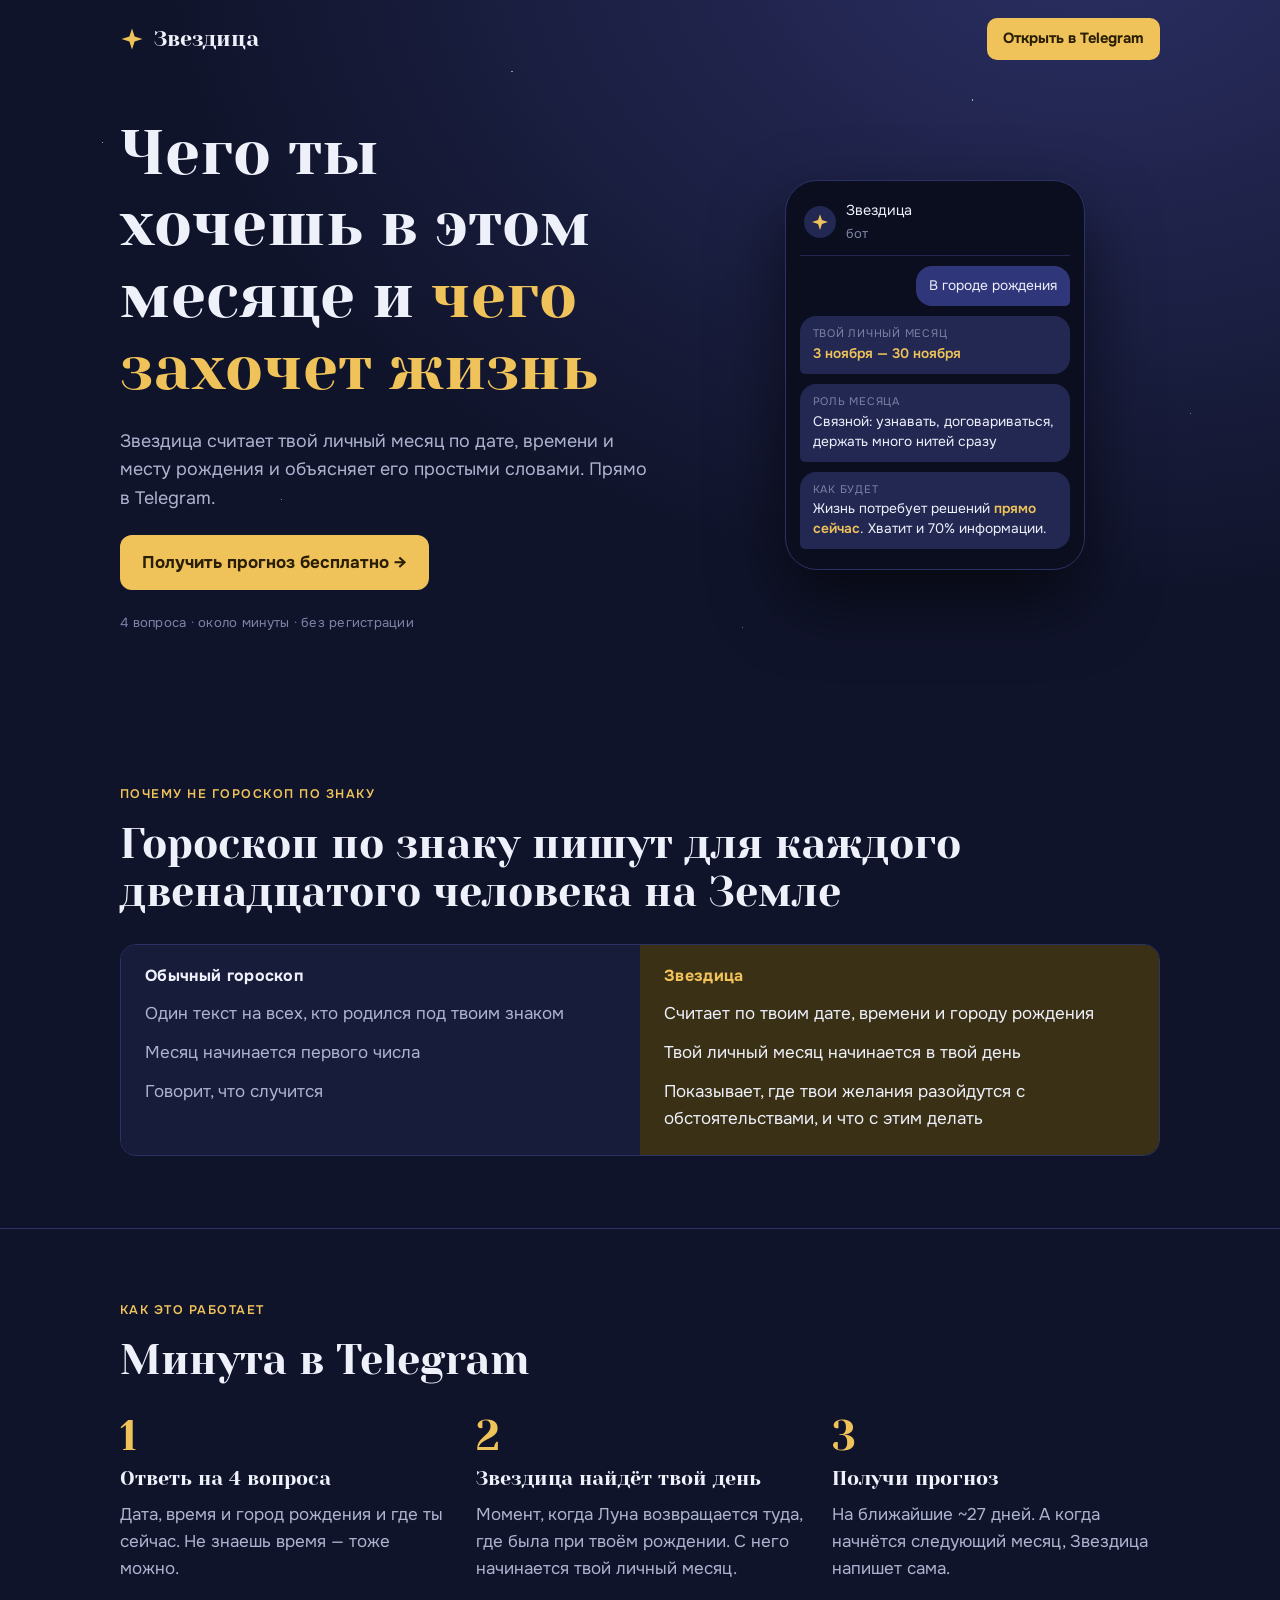
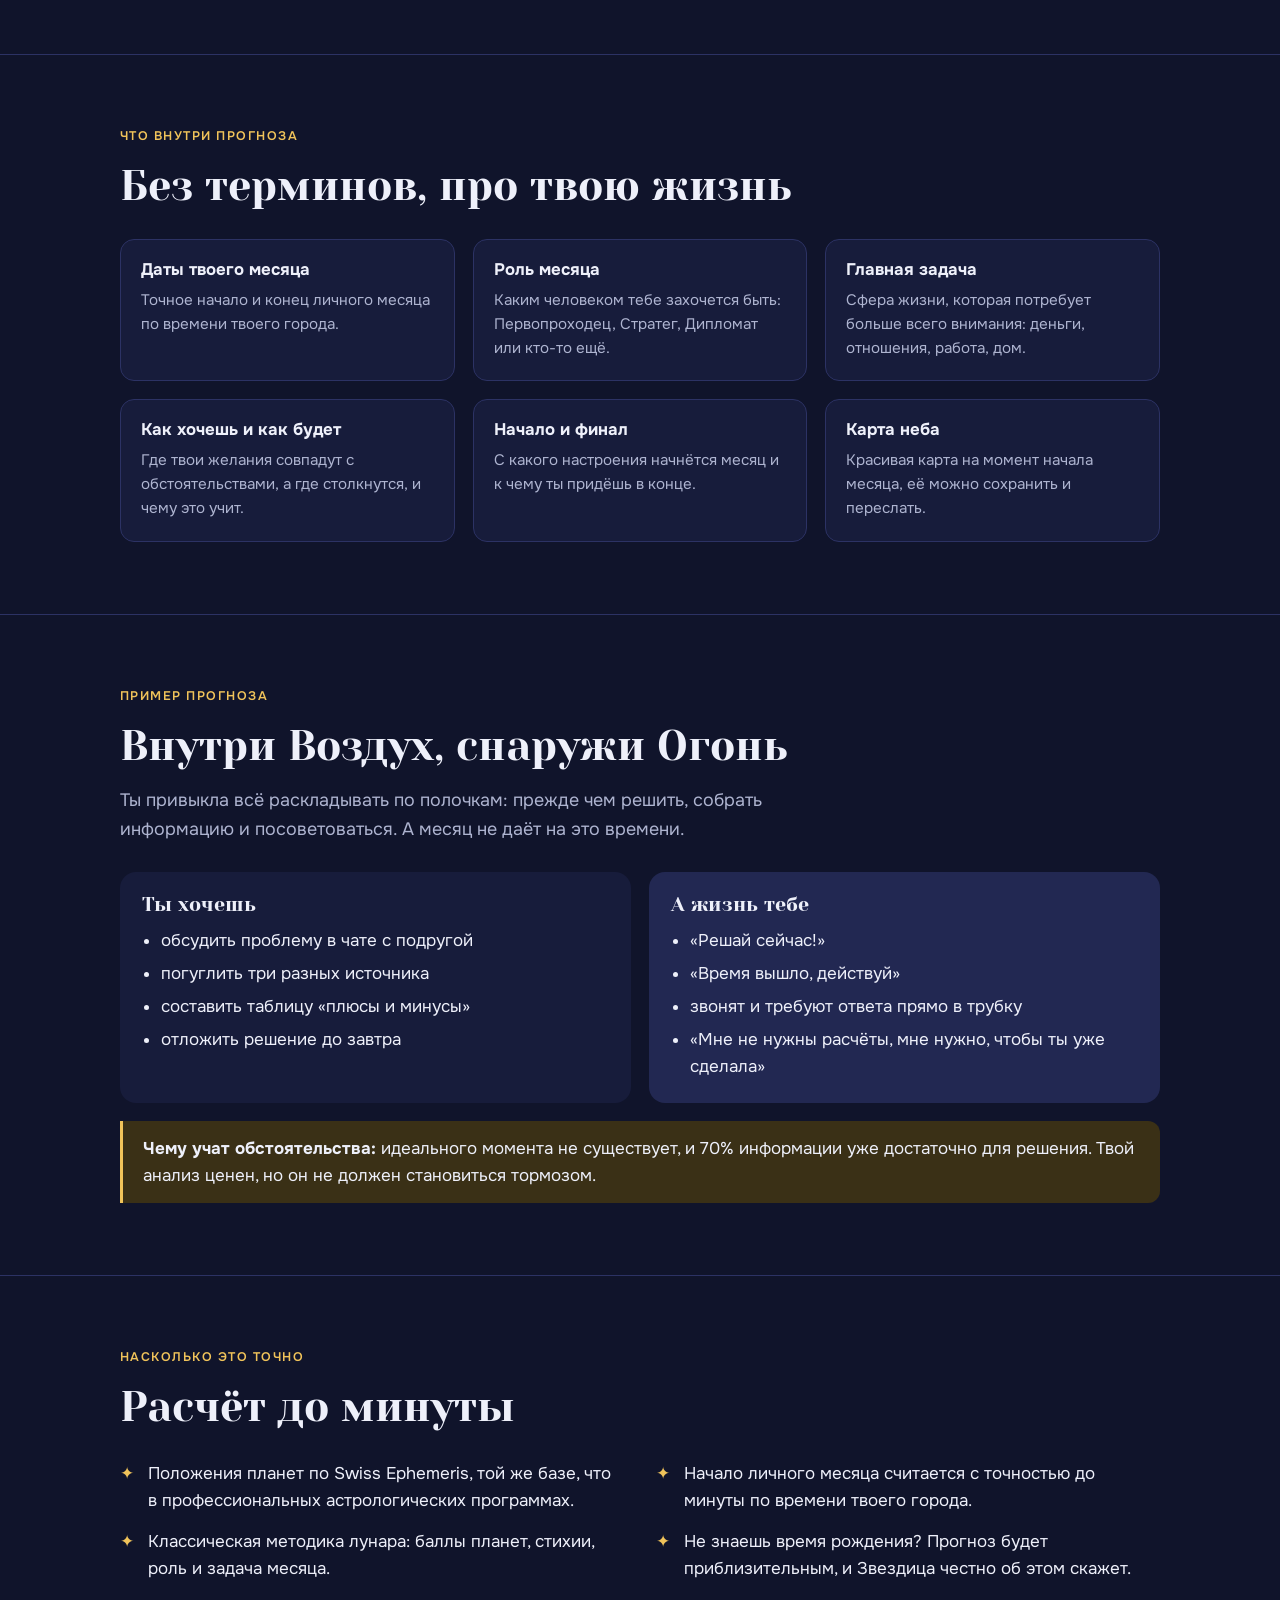
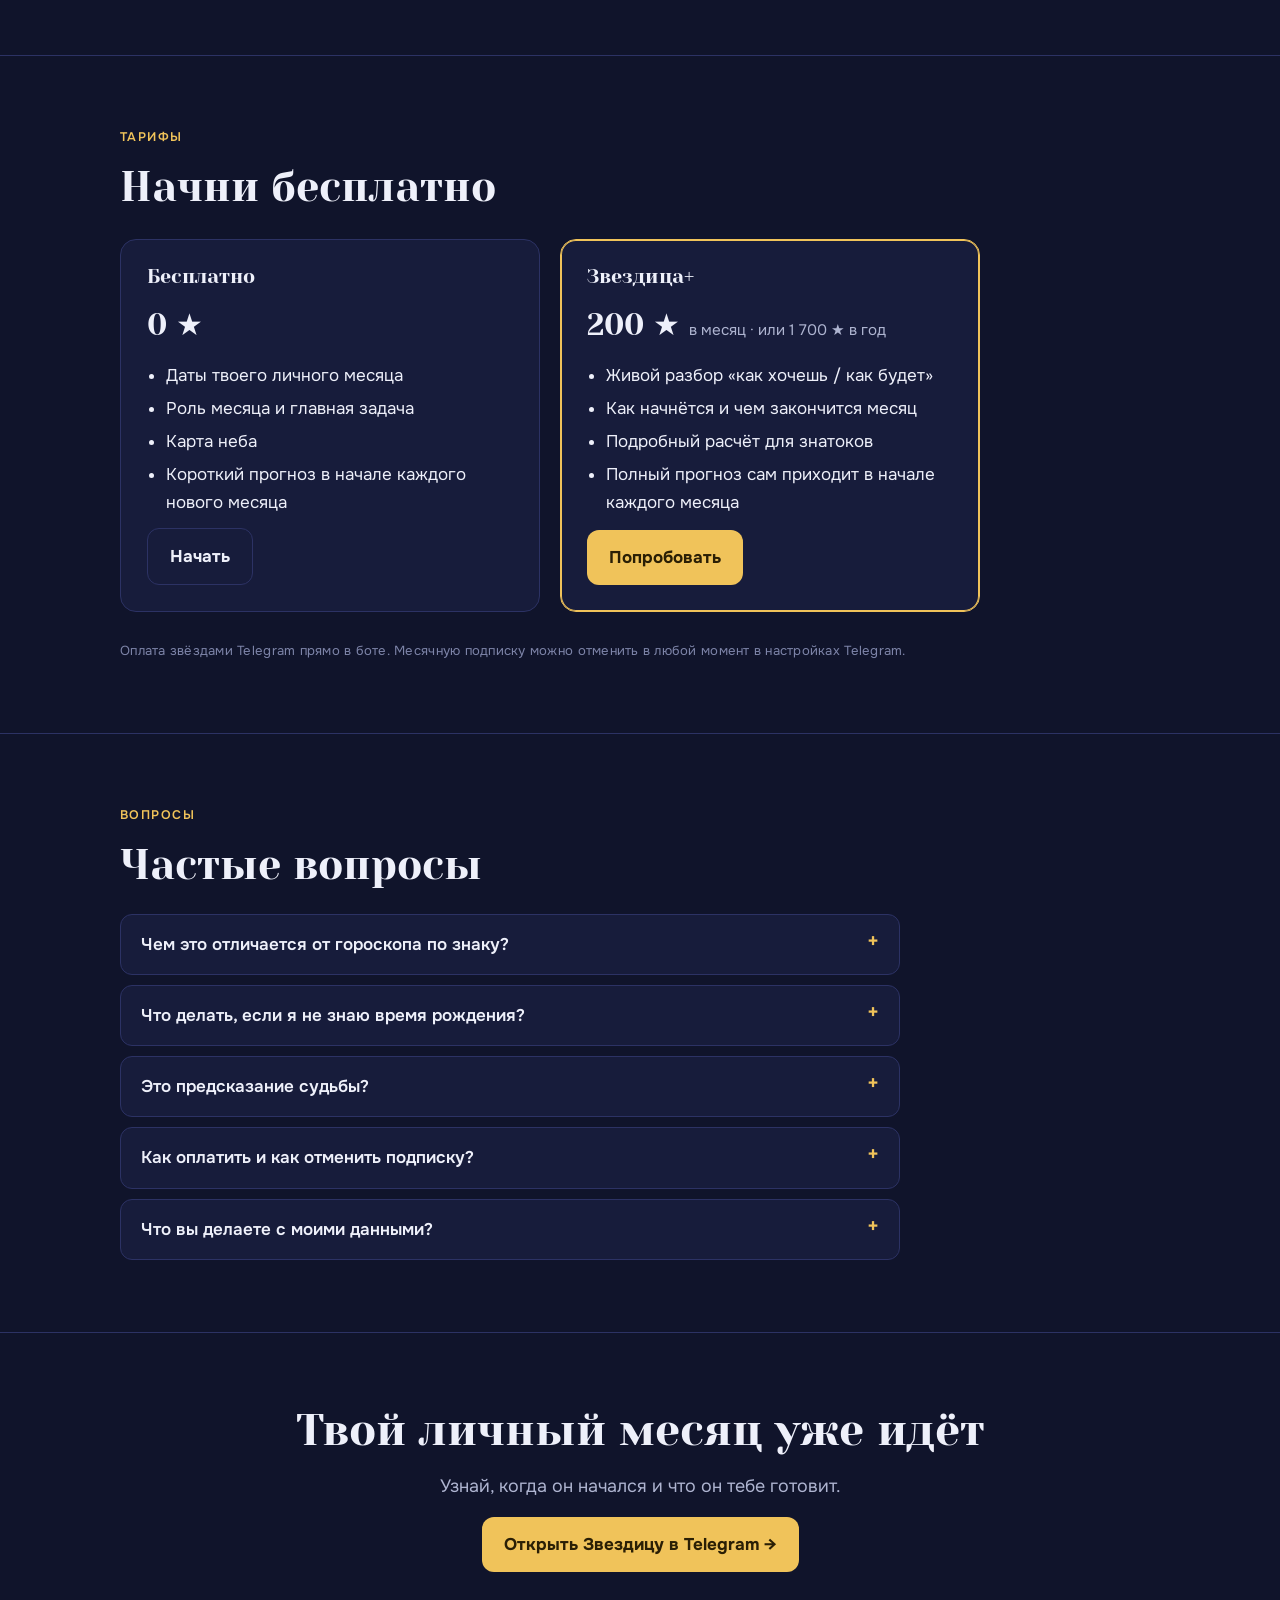
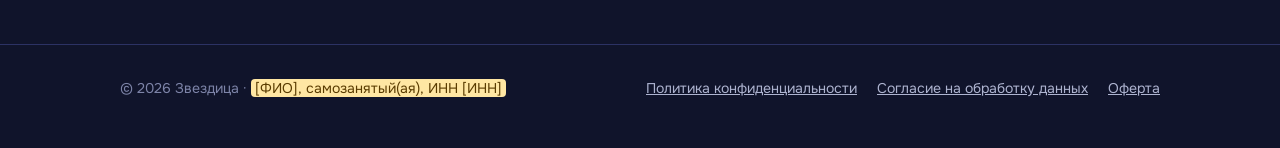
==== landing/index.html @ 99564015 "Звездица, этапы 2–3: оплата звёздами, согласие, документы, лендинг - Звездица+ за Telegram Stars: ме" ====
<!doctype html>
<html lang="ru">
<head>
<meta charset="utf-8">
<meta name="viewport" content="width=device-width, initial-scale=1, viewport-fit=cover">
<title>Звездица — личный астролог в Telegram</title>
<meta name="description" content="Прогноз на твой личный месяц по дате, времени и месту рождения: чего тебе захочется и чего захочет жизнь. Прямо в Telegram, первый прогноз бесплатно.">
<meta property="og:title" content="Звездица — личный астролог в Telegram">
<meta property="og:description" content="Чего ты хочешь в этом месяце и чего захочет жизнь. Прогноз на твой личный месяц в Telegram.">
<meta property="og:type" content="website">
<link rel="icon" href="data:image/svg+xml,%3Csvg xmlns='http://www.w3.org/2000/svg' viewBox='0 0 24 24'%3E%3Cpath d='M12 1.5l2.6 7.9 7.9 2.6-7.9 2.6L12 22.5l-2.6-7.9L1.5 12l7.9-2.6z' fill='%23f0c35a'/%3E%3C/svg%3E">
<link rel="preconnect" href="https://fonts.googleapis.com">
<link rel="preconnect" href="https://fonts.gstatic.com" crossorigin>
<link rel="stylesheet" href="https://fonts.googleapis.com/css2?family=Yeseva+One&family=Onest:wght@400;600;700&display=swap">
<link rel="stylesheet" href="assets/site.css">
</head>
<body>

<header class="hero">
  <div class="wrap">
    <div class="top">
      <a class="brand" href="#">
        <svg viewBox="0 0 24 24" aria-hidden="true"><path d="M12 1.5l2.6 7.9 7.9 2.6-7.9 2.6L12 22.5l-2.6-7.9L1.5 12l7.9-2.6z" fill="#f0c35a"/></svg>
        Звездица
      </a>
      <a class="btn small" href="https://t.me/zvezditsa_bot">Открыть в Telegram</a>
    </div>

    <div class="hero-grid">
      <div class="copy">
        <h1>Чего ты хочешь в этом месяце и <em>чего захочет жизнь</em></h1>
        <p class="lead">Звездица считает твой личный месяц по дате, времени и месту рождения и объясняет его простыми словами. Прямо в Telegram.</p>
        <a class="btn" href="https://t.me/zvezditsa_bot" style="align-self:flex-start">Получить прогноз бесплатно →</a>
        <p class="fine">4 вопроса · около минуты · без регистрации</p>
      </div>
      <div class="phone" aria-label="Пример переписки со Звездицей">
        <div class="head">
          <div class="ava"><svg width="18" height="18" viewBox="0 0 24 24" aria-hidden="true"><path d="M12 1.5l2.6 7.9 7.9 2.6-7.9 2.6L12 22.5l-2.6-7.9L1.5 12l7.9-2.6z" fill="#f0c35a"/></svg></div>
          <div>Звездица<br><span class="fine">бот</span></div>
        </div>
        <div class="bubble me">В городе рождения</div>
        <div class="bubble"><span class="k">Твой личный месяц</span><b>3 ноября — 30 ноября</b></div>
        <div class="bubble"><span class="k">Роль месяца</span>Связной: узнавать, договариваться, держать много нитей сразу</div>
        <div class="bubble"><span class="k">Как будет</span>Жизнь потребует решений <b>прямо сейчас</b>. Хватит и 70% информации.</div>
      </div>
    </div>
  </div>
</header>

<main>
  <section class="section">
    <div class="wrap stack" style="gap:28px">
      <div class="stack">
        <p class="eyebrow">Почему не гороскоп по знаку</p>
        <h2 class="title">Гороскоп по знаку пишут для каждого двенадцатого человека на Земле</h2>
      </div>
      <div class="versus">
        <div class="them">
          <h3>Обычный гороскоп</h3>
          <ul>
            <li>Один текст на всех, кто родился под твоим знаком</li>
            <li>Месяц начинается первого числа</li>
            <li>Говорит, что случится</li>
          </ul>
        </div>
        <div class="us">
          <h3>Звездица</h3>
          <ul>
            <li>Считает по твоим дате, времени и городу рождения</li>
            <li>Твой личный месяц начинается в твой день</li>
            <li>Показывает, где твои желания разойдутся с обстоятельствами, и что с этим делать</li>
          </ul>
        </div>
      </div>
    </div>
  </section>

  <section class="section">
    <div class="wrap stack" style="gap:32px">
      <div class="stack">
        <p class="eyebrow">Как это работает</p>
        <h2 class="title">Минута в Telegram</h2>
      </div>
      <ol class="steps">
        <li><h3>Ответь на 4 вопроса</h3><p class="muted">Дата, время и город рождения и где ты сейчас. Не знаешь время — тоже можно.</p></li>
        <li><h3>Звездица найдёт твой день</h3><p class="muted">Момент, когда Луна возвращается туда, где была при твоём рождении. С него начинается твой личный месяц.</p></li>
        <li><h3>Получи прогноз</h3><p class="muted">На ближайшие ~27 дней. А когда начнётся следующий месяц, Звездица напишет сама.</p></li>
      </ol>
    </div>
  </section>

  <section class="section">
    <div class="wrap stack" style="gap:28px">
      <div class="stack">
        <p class="eyebrow">Что внутри прогноза</p>
        <h2 class="title">Без терминов, про твою жизнь</h2>
      </div>
      <div class="cards">
        <div class="card"><h3>Даты твоего месяца</h3><p>Точное начало и конец личного месяца по времени твоего города.</p></div>
        <div class="card"><h3>Роль месяца</h3><p>Каким человеком тебе захочется быть: Первопроходец, Стратег, Дипломат или кто-то ещё.</p></div>
        <div class="card"><h3>Главная задача</h3><p>Сфера жизни, которая потребует больше всего внимания: деньги, отношения, работа, дом.</p></div>
        <div class="card"><h3>Как хочешь и как будет</h3><p>Где твои желания совпадут с обстоятельствами, а где столкнутся, и чему это учит.</p></div>
        <div class="card"><h3>Начало и финал</h3><p>С какого настроения начнётся месяц и к чему ты придёшь в конце.</p></div>
        <div class="card"><h3>Карта неба</h3><p>Красивая карта на момент начала месяца, её можно сохранить и переслать.</p></div>
      </div>
    </div>
  </section>

  <section class="section">
    <div class="wrap stack" style="gap:28px">
      <div class="stack">
        <p class="eyebrow">Пример прогноза</p>
        <h2 class="title">Внутри Воздух, снаружи Огонь</h2>
        <p class="lead">Ты привыкла всё раскладывать по полочкам: прежде чем решить, собрать информацию и посоветоваться. А месяц не даёт на это времени.</p>
      </div>
      <div class="example">
        <div class="col">
          <h3>Ты хочешь</h3>
          <ul>
            <li>обсудить проблему в чате с подругой</li>
            <li>погуглить три разных источника</li>
            <li>составить таблицу «плюсы и минусы»</li>
            <li>отложить решение до завтра</li>
          </ul>
        </div>
        <div class="col life">
          <h3>А жизнь тебе</h3>
          <ul>
            <li>«Решай сейчас!»</li>
            <li>«Время вышло, действуй»</li>
            <li>звонят и требуют ответа прямо в трубку</li>
            <li>«Мне не нужны расчёты, мне нужно, чтобы ты уже сделала»</li>
          </ul>
        </div>
        <p class="lesson"><b>Чему учат обстоятельства:</b> идеального момента не существует, и 70% информации уже достаточно для решения. Твой анализ ценен, но он не должен становиться тормозом.</p>
      </div>
    </div>
  </section>

  <section class="section">
    <div class="wrap stack" style="gap:28px">
      <div class="stack">
        <p class="eyebrow">Насколько это точно</p>
        <h2 class="title">Расчёт до минуты</h2>
      </div>
      <ul class="facts">
        <li>Положения планет по Swiss Ephemeris, той же базе, что в профессиональных астрологических программах.</li>
        <li>Начало личного месяца считается с точностью до минуты по времени твоего города.</li>
        <li>Классическая методика лунара: баллы планет, стихии, роль и задача месяца.</li>
        <li>Не знаешь время рождения? Прогноз будет приблизительным, и Звездица честно об этом скажет.</li>
      </ul>
    </div>
  </section>

  <section class="section" id="price">
    <div class="wrap stack" style="gap:28px">
      <div class="stack">
        <p class="eyebrow">Тарифы</p>
        <h2 class="title">Начни бесплатно</h2>
      </div>
      <div class="tiers">
        <div class="tier">
          <h3>Бесплатно</h3>
          <p class="price">0 ★</p>
          <ul>
            <li>Даты твоего личного месяца</li>
            <li>Роль месяца и главная задача</li>
            <li>Карта неба</li>
            <li>Короткий прогноз в начале каждого нового месяца</li>
          </ul>
          <a class="btn ghost" href="https://t.me/zvezditsa_bot">Начать</a>
        </div>
        <div class="tier plus">
          <h3>Звездица+</h3>
          <p class="price">200 ★ <small>в месяц · или 1 700 ★ в год</small></p>
          <ul>
            <li>Живой разбор «как хочешь / как будет»</li>
            <li>Как начнётся и чем закончится месяц</li>
            <li>Подробный расчёт для знатоков</li>
            <li>Полный прогноз сам приходит в начале каждого месяца</li>
          </ul>
          <a class="btn" href="https://t.me/zvezditsa_bot">Попробовать</a>
        </div>
      </div>
      <p class="fine">Оплата звёздами Telegram прямо в боте. Месячную подписку можно отменить в любой момент в настройках Telegram.</p>
    </div>
  </section>

  <section class="section">
    <div class="wrap stack" style="gap:24px">
      <div class="stack">
        <p class="eyebrow">Вопросы</p>
        <h2 class="title">Частые вопросы</h2>
      </div>
      <div class="faq">
        <details><summary>Чем это отличается от гороскопа по знаку?</summary><p>Гороскоп по знаку один для всех, кто родился в тот же месяц. Звездица считает карту на момент, когда Луна возвращается в положение твоего рождения, поэтому и даты месяца, и прогноз у каждого свои.</p></details>
        <details><summary>Что делать, если я не знаю время рождения?</summary><p>Нажми «Не знаю время»: Звездица посчитает на полдень и предупредит, что прогноз приблизительный. Начало месяца может сдвинуться на несколько часов. Узнаешь время — обнови данные командой /profile.</p></details>
        <details><summary>Это предсказание судьбы?</summary><p>Нет. Это повод посмотреть на свой месяц со стороны: чего тебе захочется, с чем придётся столкнуться и как с этим обойтись. Решения всегда за тобой.</p></details>
        <details><summary>Как оплатить и как отменить подписку?</summary><p>Оплата звёздами Telegram прямо в боте: команда /premium. Месячная подписка продлевается раз в 30 дней, отменить её можно в Telegram: Настройки → Мои звёзды. Вопросы по оплате: /paysupport.</p></details>
        <details><summary>Что вы делаете с моими данными?</summary><p>Храним дату, время и города, чтобы считать прогноз и присылать его в начале каждого месяца. Никому не продаём и не передаём в нейросеть. Удалить всё можно командой /delete. Подробно — в <a href="privacy.html">политике конфиденциальности</a>.</p></details>
      </div>
    </div>
  </section>

  <section class="section">
    <div class="wrap stack final">
      <h2>Твой личный месяц уже идёт</h2>
      <p class="lead">Узнай, когда он начался и что он тебе готовит.</p>
      <a class="btn" href="https://t.me/zvezditsa_bot">Открыть Звездицу в Telegram →</a>
    </div>
  </section>
</main>

<footer>
  <div class="wrap row">
    <div>© 2026 Звездица · <mark class="fill">[ФИО], самозанятый(ая), ИНН [ИНН]</mark></div>
    <nav>
      <a href="privacy.html">Политика конфиденциальности</a>
      <a href="consent.html">Согласие на обработку данных</a>
      <a href="oferta.html">Оферта</a>
    </nav>
  </div>
</footer>

</body>
</html>
---- landing/assets/site.css ----
/* Звездица — общий стиль сайта.
   Ночное небо чернильного цвета, одна золотая звезда-акцент,
   заголовки Yeseva One (тёплый, «рукописный» характер), текст Onest. */
:root{
  --night:#10142b; --night-2:#171c3b; --night-3:#222852; --line:#2c3264;
  --moon:#eef0fa; --moon-dim:#aeb4d0; --moon-faint:#7d84a8;
  --gold:#f0c35a; --gold-ink:#2a1f05; --gold-soft:#3a3016;
  --paper:#f6f6fb; --ink:#1b1f33; --ink-dim:#555b75; --paper-line:#dfe1ec;
  --f-display:"Yeseva One","Playfair Display",Georgia,serif;
  --f-body:"Onest","Segoe UI",system-ui,sans-serif;
  color-scheme:dark;
}
*{box-sizing:border-box}
html{scroll-behavior:smooth}
@media (prefers-reduced-motion:reduce){html{scroll-behavior:auto}}
body{margin:0;background:var(--night);color:var(--moon);font-family:var(--f-body);font-size:17px;line-height:1.6}
img{max-width:100%}
a{color:var(--gold)}
h1,h2,h3{font-family:var(--f-display);font-weight:400;line-height:1.15;text-wrap:balance;margin:0}
p{margin:0}
.wrap{max-width:1080px;margin:0 auto;padding-left:max(20px,env(safe-area-inset-left,0px));padding-right:max(20px,env(safe-area-inset-right,0px))}
.section{padding-block:72px}
.section + .section{border-top:1px solid var(--line)}
.eyebrow{font-size:.78rem;letter-spacing:.12em;text-transform:uppercase;color:var(--gold);font-weight:600}
.stack{display:flex;flex-direction:column;gap:16px}
.lead{color:var(--moon-dim);font-size:1.12rem;max-width:36em}
.muted{color:var(--moon-dim)}

/* шапка */
.top{display:flex;align-items:center;justify-content:space-between;gap:16px;padding-block:18px}
.brand{display:flex;align-items:center;gap:10px;font-family:var(--f-display);font-size:1.35rem;color:var(--moon);text-decoration:none}
.brand svg{width:24px;height:24px;flex:none}
.btn{display:inline-flex;align-items:center;justify-content:center;gap:8px;background:var(--gold);color:var(--gold-ink);font-weight:700;text-decoration:none;border-radius:12px;padding:14px 22px;transition:transform .15s ease,box-shadow .15s ease}
.btn:hover{transform:translateY(-1px);box-shadow:0 8px 24px #f0c35a33}
.btn:focus-visible,a:focus-visible,summary:focus-visible{outline:2px solid var(--moon);outline-offset:3px}
.btn.small{padding:9px 16px;font-size:.92rem;border-radius:10px}
.btn.ghost{background:transparent;color:var(--moon);border:1px solid var(--line)}

/* первый экран */
.hero{position:relative;overflow:hidden;
  background:
   radial-gradient(1.5px 1.5px at 8% 20%,#fff9 50%,transparent 51%),
   radial-gradient(1px 1px at 22% 70%,#fff7 50%,transparent 51%),
   radial-gradient(1.5px 1.5px at 40% 10%,#fff8 50%,transparent 51%),
   radial-gradient(1px 1px at 58% 88%,#fff6 50%,transparent 51%),
   radial-gradient(1.5px 1.5px at 76% 14%,#fff9 50%,transparent 51%),
   radial-gradient(1px 1px at 93% 58%,#fff6 50%,transparent 51%),
   radial-gradient(1px 1px at 4% 92%,#fff6 50%,transparent 51%),
   radial-gradient(1px 1px at 66% 44%,#fff5 50%,transparent 51%),
   radial-gradient(ellipse at 85% -10%,#2b2f63 0%,transparent 60%),
   var(--night)}
.hero-grid{display:grid;grid-template-columns:1.2fr 1fr;gap:48px;align-items:center;padding-block:40px 80px}
.hero h1{font-size:clamp(2.3rem,5.4vw,3.9rem)}
.hero h1 em{font-style:normal;color:var(--gold)}
.hero .copy{display:flex;flex-direction:column;gap:22px;min-width:0}
.fine{font-size:.82rem;color:var(--moon-faint);letter-spacing:.02em}

.phone{justify-self:center;width:300px;max-width:100%;background:#0b0e1f;border:1px solid var(--line);border-radius:32px;padding:16px 14px 20px;display:flex;flex-direction:column;gap:10px;box-shadow:0 30px 70px #0009}
.phone .head{display:flex;align-items:center;gap:10px;padding:2px 4px 10px;border-bottom:1px solid #222750;font-size:.9rem}
.phone .ava{width:32px;height:32px;border-radius:50%;background:var(--night-3);display:grid;place-items:center;flex:none}
.bubble{background:var(--night-3);border-radius:16px 16px 16px 5px;padding:10px 13px;font-size:.86rem;line-height:1.45}
.bubble b{color:var(--gold);font-weight:600}
.bubble .k{display:block;font-size:.68rem;color:var(--moon-faint);text-transform:uppercase;letter-spacing:.07em;margin-bottom:2px}
.bubble.me{align-self:flex-end;background:#2f377a;border-radius:16px 16px 5px 16px;max-width:80%}

/* сравнение */
.versus{display:grid;grid-template-columns:1fr 1fr;gap:0;border:1px solid var(--line);border-radius:16px;overflow:hidden}
.versus > div{padding:22px 24px;display:flex;flex-direction:column;gap:14px;min-width:0}
.versus .them{background:var(--night-2)}
.versus .us{background:var(--gold-soft)}
.versus h3{font-family:var(--f-body);font-weight:700;font-size:1rem;letter-spacing:.02em}
.versus .us h3{color:var(--gold)}
.versus ul{margin:0;padding:0;list-style:none;display:flex;flex-direction:column;gap:12px}
.versus .them li{color:var(--moon-dim)}

/* шаги */
.steps{counter-reset:s;display:grid;grid-template-columns:repeat(3,1fr);gap:28px;margin:0;padding:0;list-style:none}
.steps li{display:flex;flex-direction:column;gap:10px;min-width:0}
.steps li::before{counter-increment:s;content:counter(s);font-family:var(--f-display);font-size:2.6rem;color:var(--gold);line-height:1}

/* что внутри */
.cards{display:grid;grid-template-columns:repeat(3,1fr);gap:18px}
.card{background:var(--night-2);border:1px solid var(--line);border-radius:14px;padding:20px;display:flex;flex-direction:column;gap:8px;min-width:0}
.card .ico{font-size:1.4rem}
.card h3{font-family:var(--f-body);font-weight:700;font-size:1.05rem}
.card p{color:var(--moon-dim);font-size:.95rem}

/* пример */
.example{display:grid;grid-template-columns:1fr 1fr;gap:18px}
.example .col{background:var(--night-2);border-radius:16px;padding:22px;display:flex;flex-direction:column;gap:10px;min-width:0}
.example .col.life{background:var(--night-3)}
.example ul{margin:0;padding-left:1.1em;display:flex;flex-direction:column;gap:6px}
.lesson{grid-column:1 / -1;border-left:3px solid var(--gold);padding:14px 20px;background:var(--gold-soft);border-radius:0 12px 12px 0}

/* точность */
.facts{display:grid;grid-template-columns:repeat(2,1fr);gap:14px 32px;margin:0;padding:0;list-style:none}
.facts li{padding-left:28px;position:relative}
.facts li::before{content:"✦";position:absolute;left:0;color:var(--gold)}

/* тарифы */
.tiers{display:grid;grid-template-columns:1fr 1fr;gap:20px;max-width:860px}
.tier{border:1px solid var(--line);border-radius:16px;padding:26px;display:flex;flex-direction:column;gap:12px;background:var(--night-2);min-width:0}
.tier.plus{border-color:var(--gold);box-shadow:0 0 0 1px var(--gold) inset}
.tier .price{font-family:var(--f-display);font-size:1.9rem}
.tier .price small{font-family:var(--f-body);font-size:.95rem;color:var(--moon-dim)}
.tier ul{margin:0;padding-left:1.1em;display:flex;flex-direction:column;gap:6px;flex:1}
.tier .btn{align-self:flex-start}

/* вопросы */
.faq{display:flex;flex-direction:column;gap:10px;max-width:780px}
.faq details{background:var(--night-2);border:1px solid var(--line);border-radius:12px;padding:0 20px}
.faq summary{cursor:pointer;padding:16px 0;font-weight:600;list-style:none;display:flex;justify-content:space-between;gap:12px}
.faq summary::after{content:"+";color:var(--gold);font-size:1.3rem;line-height:1}
.faq details[open] summary::after{content:"–"}
.faq details p{padding-bottom:16px;color:var(--moon-dim)}

/* финал и подвал */
.final{text-align:center;align-items:center}
.final h2{font-size:clamp(1.9rem,4vw,2.8rem)}
footer{border-top:1px solid var(--line);padding-block:32px 48px;font-size:.88rem;color:var(--moon-faint)}
footer .row{display:flex;flex-wrap:wrap;gap:12px 28px;justify-content:space-between}
footer nav{display:flex;flex-wrap:wrap;gap:8px 20px}
footer a{color:var(--moon-dim)}

h2.title{font-size:clamp(1.8rem,3.6vw,2.6rem)}

@media (max-width:860px){
  .hero-grid,.example,.tiers,.versus{grid-template-columns:1fr}
  .cards{grid-template-columns:1fr 1fr}
  .steps{grid-template-columns:1fr}
  .facts{grid-template-columns:1fr}
  .section{padding-block:56px}
}
@media (max-width:520px){
  .cards{grid-template-columns:1fr}
  .top .btn.small{display:none}
}

/* ── Юридические страницы: светлая «бумага» для длинного чтения ── */
body.doc{background:var(--paper);color:var(--ink);color-scheme:light}
body.doc .top{border-bottom:1px solid var(--paper-line)}
body.doc .brand{color:var(--ink)}
body.doc a{color:#8a5d06}
.doc-main{max-width:760px;margin:0 auto;padding-block:40px 80px;display:flex;flex-direction:column;gap:18px}
.doc-main h1{font-size:clamp(1.9rem,4vw,2.5rem)}
.doc-main h2{font-family:var(--f-body);font-weight:700;font-size:1.15rem;margin-top:18px}
.doc-main ul,.doc-main ol{margin:0;padding-left:1.3em;display:flex;flex-direction:column;gap:6px}
.doc-main .meta{color:var(--ink-dim);font-size:.92rem}
.doc-main table{border-collapse:collapse;width:100%;font-size:.95rem}
.doc-main th,.doc-main td{border:1px solid var(--paper-line);padding:8px 10px;text-align:left;vertical-align:top}
.tablebox{overflow-x:auto}
mark.fill{background:#ffe7a3;color:#5a3c00;padding:0 4px;border-radius:4px}
body.doc footer{border-top:1px solid var(--paper-line);color:var(--ink-dim)}
body.doc footer a{color:var(--ink-dim)}
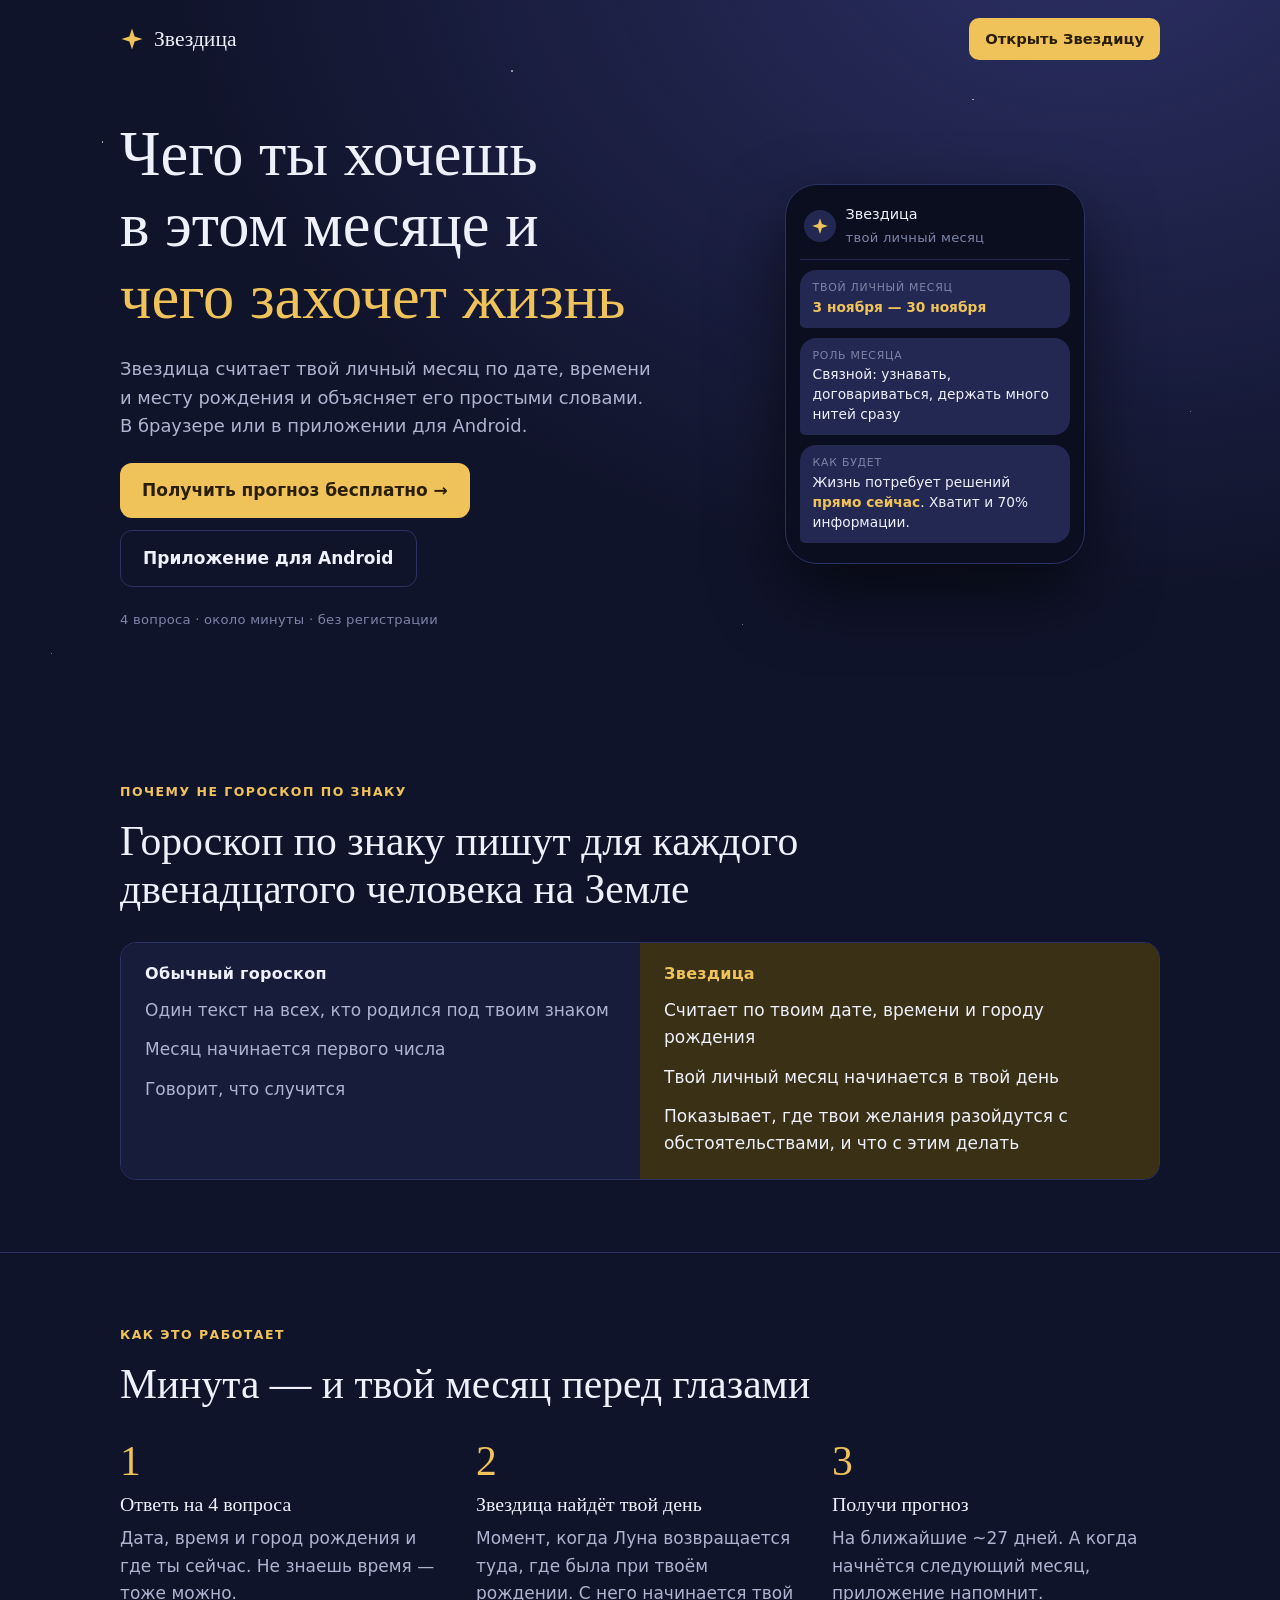
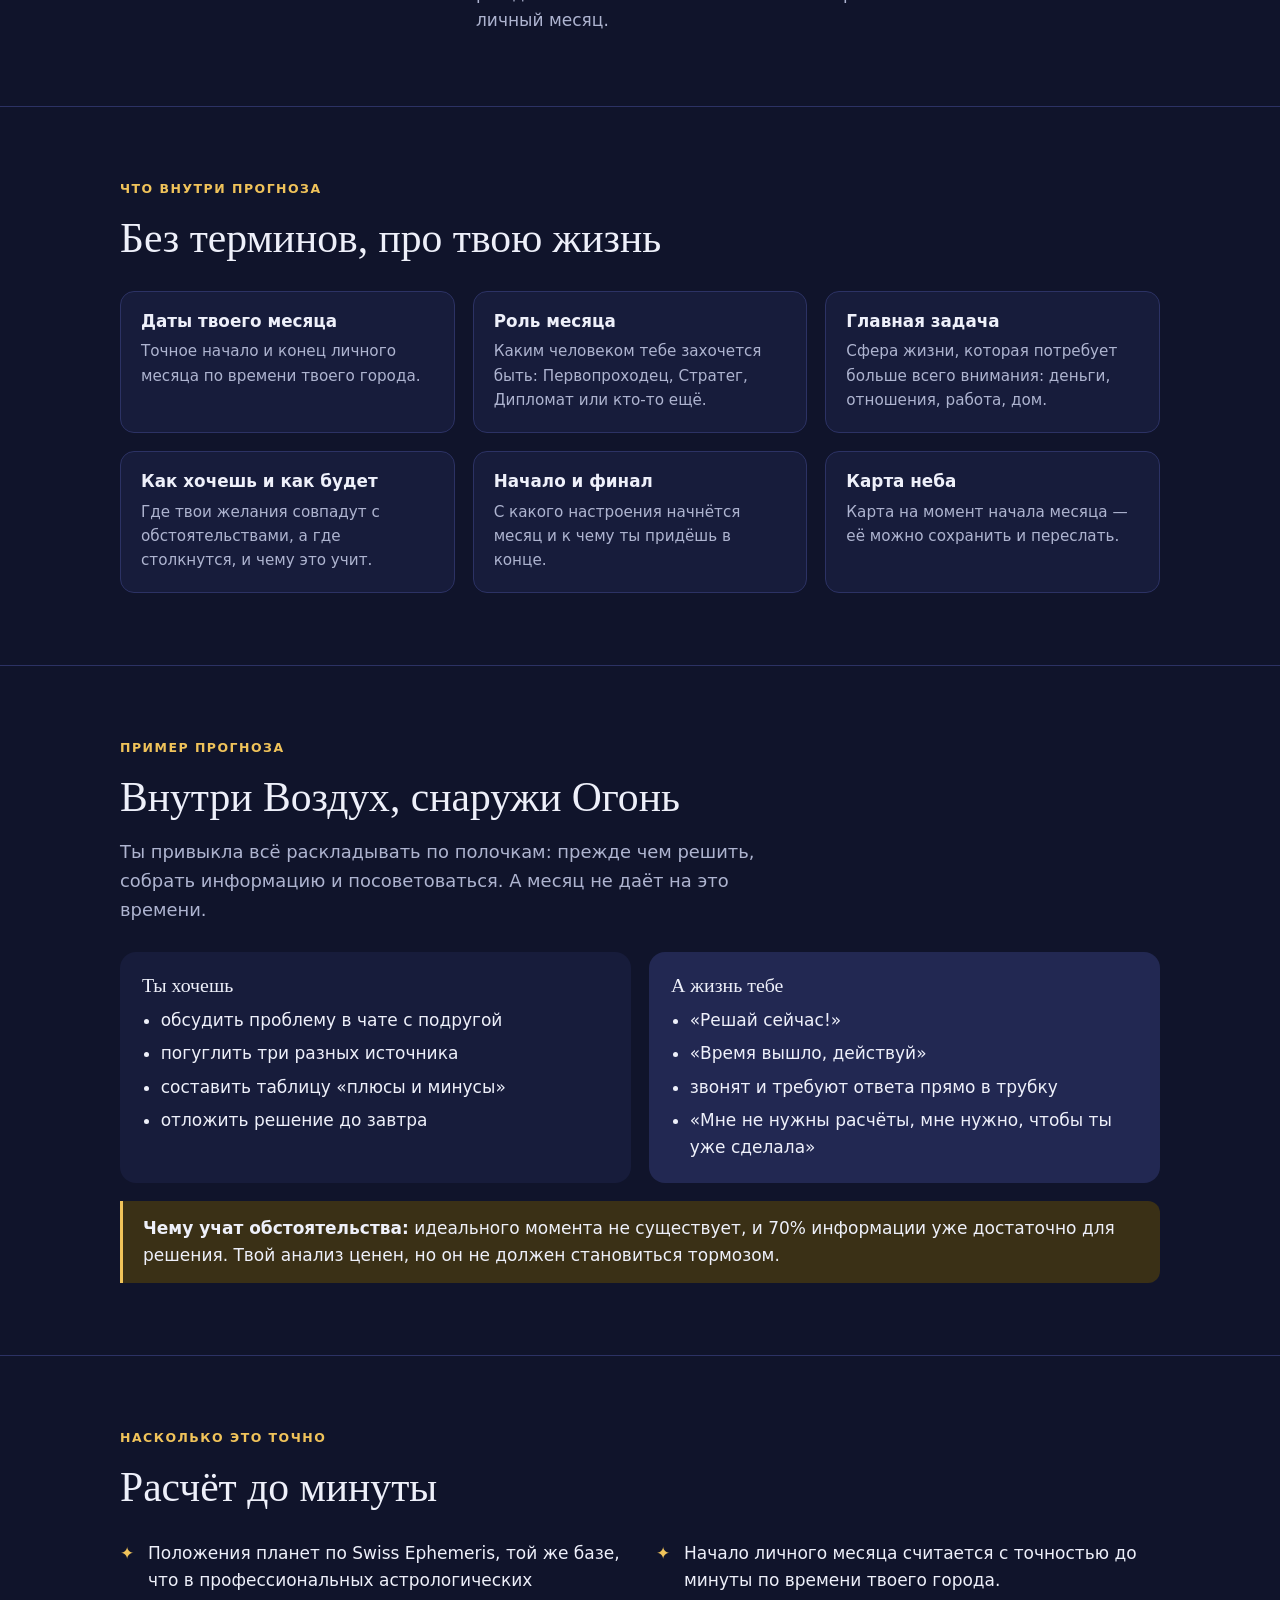
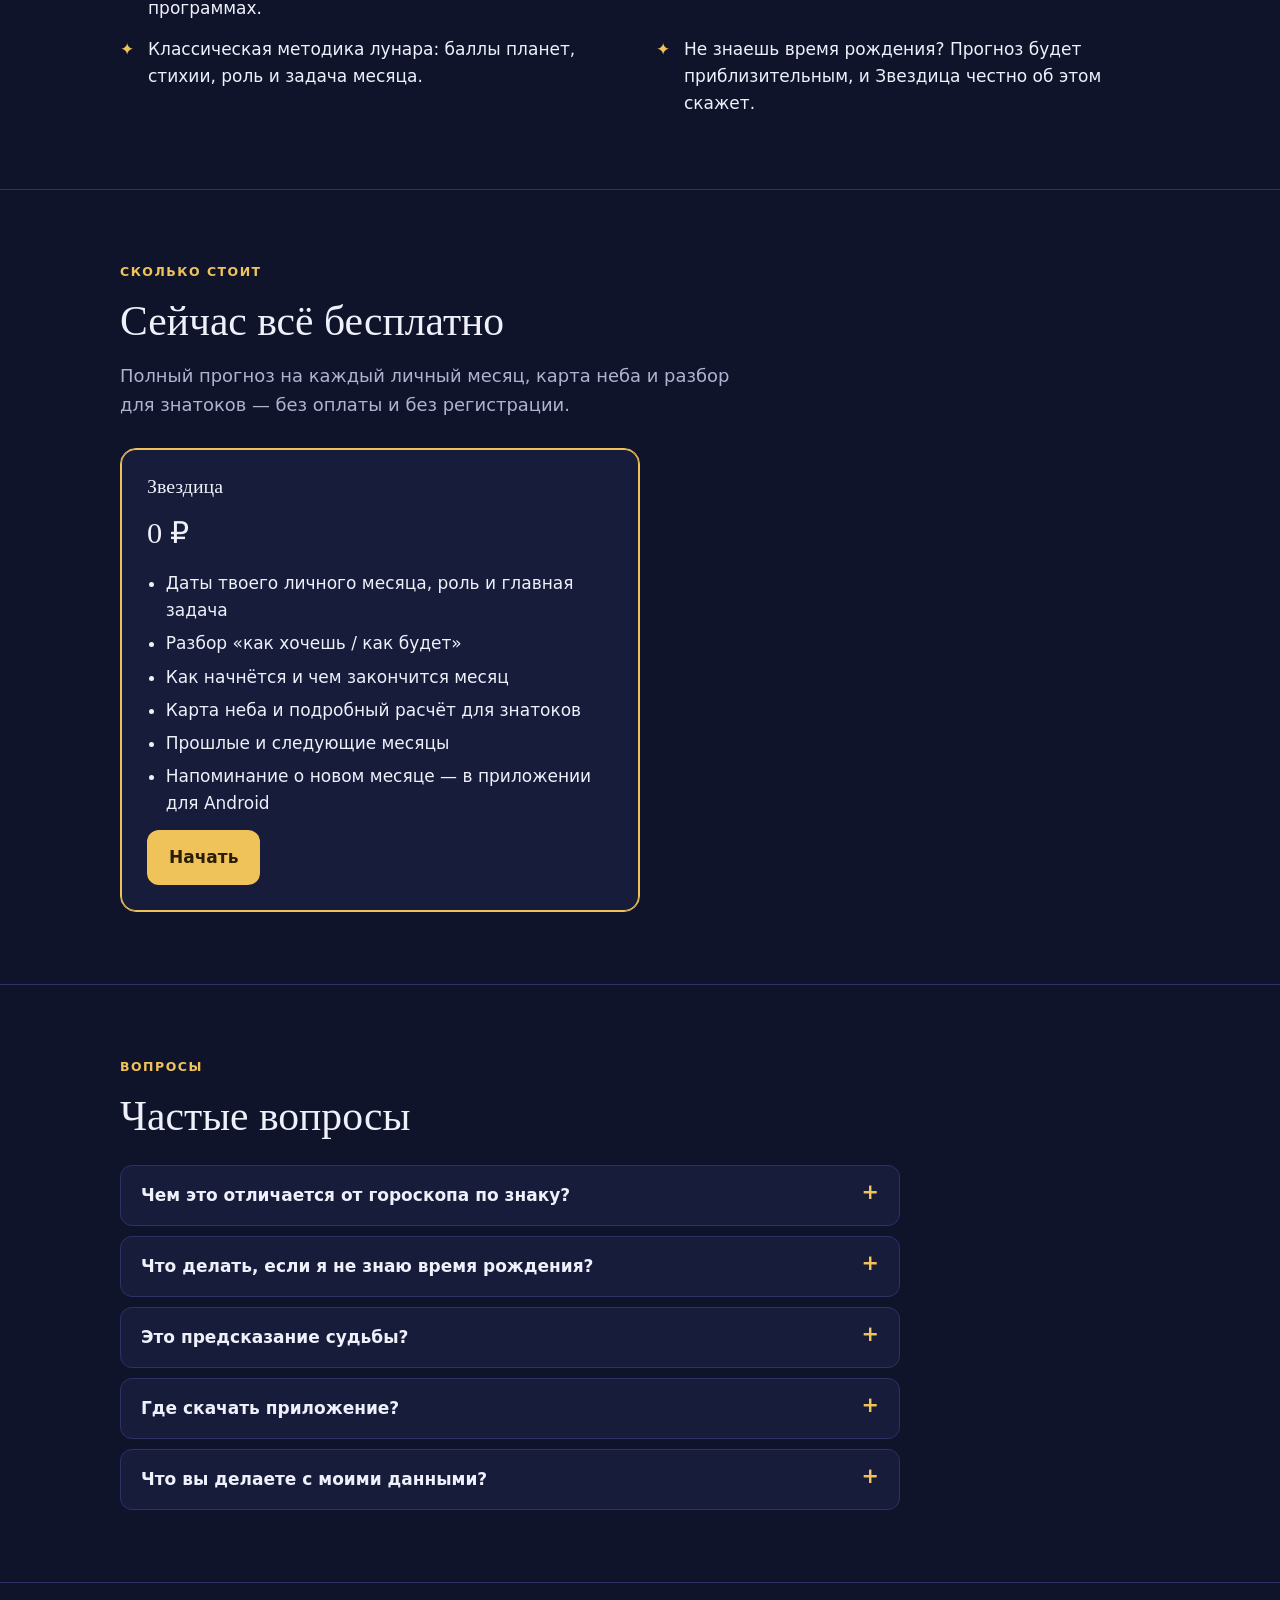
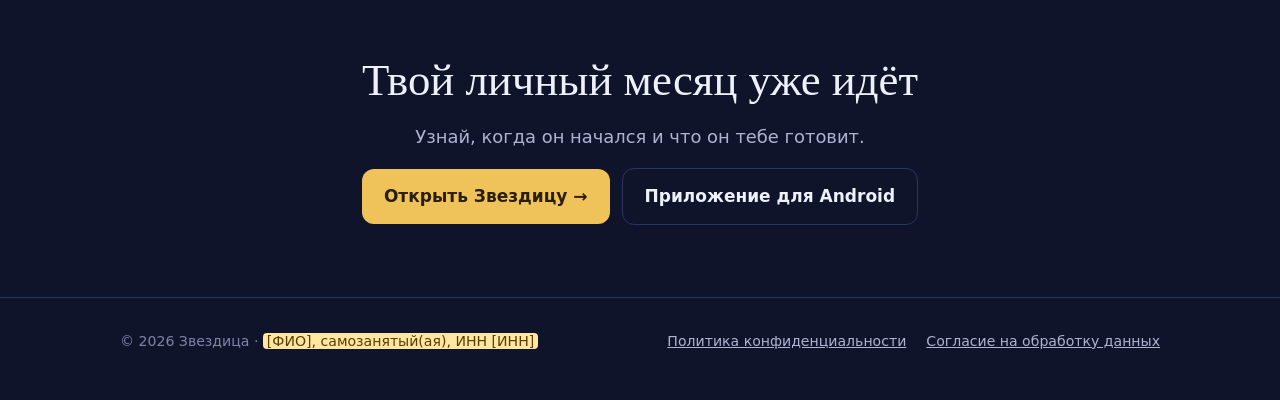
==== commit 9bb53e51: "Звездица: лендинг и документы под сайт и Android вместо Telegram Кнопки ведут в /app/ и на APK, тари" ====
--- a/landing/index.html
+++ b/landing/index.html
@@ -3,16 +3,17 @@
 <head>
 <meta charset="utf-8">
 <meta name="viewport" content="width=device-width, initial-scale=1, viewport-fit=cover">
-<title>Звездица — личный астролог в Telegram</title>
-<meta name="description" content="Прогноз на твой личный месяц по дате, времени и месту рождения: чего тебе захочется и чего захочет жизнь. Прямо в Telegram, первый прогноз бесплатно.">
-<meta property="og:title" content="Звездица — личный астролог в Telegram">
-<meta property="og:description" content="Чего ты хочешь в этом месяце и чего захочет жизнь. Прогноз на твой личный месяц в Telegram.">
+<title>Звездица — твой личный месяц</title>
+<meta name="description" content="Прогноз на твой личный месяц по дате, времени и месту рождения: чего тебе захочется и чего захочет жизнь. В браузере или в приложении для Android, бесплатно.">
+<meta property="og:title" content="Звездица — твой личный месяц">
+<meta property="og:description" content="Чего ты хочешь в этом месяце и чего захочет жизнь. Прогноз на твой личный месяц.">
 <meta property="og:type" content="website">
 <link rel="icon" href="data:image/svg+xml,%3Csvg xmlns='http://www.w3.org/2000/svg' viewBox='0 0 24 24'%3E%3Cpath d='M12 1.5l2.6 7.9 7.9 2.6-7.9 2.6L12 22.5l-2.6-7.9L1.5 12l7.9-2.6z' fill='%23f0c35a'/%3E%3C/svg%3E">
-<link rel="preconnect" href="https://fonts.googleapis.com">
-<link rel="preconnect" href="https://fonts.gstatic.com" crossorigin>
-<link rel="stylesheet" href="https://fonts.googleapis.com/css2?family=Yeseva+One&family=Onest:wght@400;600;700&display=swap">
-<link rel="stylesheet" href="assets/site.css">
+<link rel="manifest" href="app/manifest.webmanifest">
+<meta name="theme-color" content="#10142b">
+<link rel="preload" href="app/assets/fonts/onest-cyrillic.woff2" as="font" type="font/woff2" crossorigin>
+<link rel="preload" href="app/assets/fonts/yeseva-cyrillic.woff2" as="font" type="font/woff2" crossorigin>
+<link rel="stylesheet" href="assets/site.css?v=2">
 </head>
 <body>
 
@@ -23,22 +24,24 @@
         <svg viewBox="0 0 24 24" aria-hidden="true"><path d="M12 1.5l2.6 7.9 7.9 2.6-7.9 2.6L12 22.5l-2.6-7.9L1.5 12l7.9-2.6z" fill="#f0c35a"/></svg>
         Звездица
       </a>
-      <a class="btn small" href="https://t.me/zvezditsa_bot">Открыть в Telegram</a>
+      <a class="btn small" href="app/">Открыть Звездицу</a>
     </div>
 
     <div class="hero-grid">
       <div class="copy">
         <h1>Чего ты хочешь в этом месяце и <em>чего захочет жизнь</em></h1>
-        <p class="lead">Звездица считает твой личный месяц по дате, времени и месту рождения и объясняет его простыми словами. Прямо в Telegram.</p>
-        <a class="btn" href="https://t.me/zvezditsa_bot" style="align-self:flex-start">Получить прогноз бесплатно →</a>
+        <p class="lead">Звездица считает твой личный месяц по дате, времени и месту рождения и объясняет его простыми словами. В браузере или в приложении для Android.</p>
+        <div class="cta-row">
+          <a class="btn" href="app/">Получить прогноз бесплатно →</a>
+          <a class="btn ghost android-only" href="download/android">Приложение для Android</a>
+        </div>
         <p class="fine">4 вопроса · около минуты · без регистрации</p>
       </div>
-      <div class="phone" aria-label="Пример переписки со Звездицей">
+      <div class="phone" aria-label="Пример прогноза в Звездице">
         <div class="head">
           <div class="ava"><svg width="18" height="18" viewBox="0 0 24 24" aria-hidden="true"><path d="M12 1.5l2.6 7.9 7.9 2.6-7.9 2.6L12 22.5l-2.6-7.9L1.5 12l7.9-2.6z" fill="#f0c35a"/></svg></div>
-          <div>Звездица<br><span class="fine">бот</span></div>
-        </div>
-        <div class="bubble me">В городе рождения</div>
+          <div>Звездица<br><span class="fine">твой личный месяц</span></div>
+        </div>
         <div class="bubble"><span class="k">Твой личный месяц</span><b>3 ноября — 30 ноября</b></div>
         <div class="bubble"><span class="k">Роль месяца</span>Связной: узнавать, договариваться, держать много нитей сразу</div>
         <div class="bubble"><span class="k">Как будет</span>Жизнь потребует решений <b>прямо сейчас</b>. Хватит и 70% информации.</div>
@@ -79,12 +82,12 @@
     <div class="wrap stack" style="gap:32px">
       <div class="stack">
         <p class="eyebrow">Как это работает</p>
-        <h2 class="title">Минута в Telegram</h2>
+        <h2 class="title">Минута — и твой месяц перед глазами</h2>
       </div>
       <ol class="steps">
         <li><h3>Ответь на 4 вопроса</h3><p class="muted">Дата, время и город рождения и где ты сейчас. Не знаешь время — тоже можно.</p></li>
         <li><h3>Звездица найдёт твой день</h3><p class="muted">Момент, когда Луна возвращается туда, где была при твоём рождении. С него начинается твой личный месяц.</p></li>
-        <li><h3>Получи прогноз</h3><p class="muted">На ближайшие ~27 дней. А когда начнётся следующий месяц, Звездица напишет сама.</p></li>
+        <li><h3>Получи прогноз</h3><p class="muted">На ближайшие ~27 дней. А когда начнётся следующий месяц, приложение напомнит.</p></li>
       </ol>
     </div>
   </section>
@@ -101,7 +104,7 @@
         <div class="card"><h3>Главная задача</h3><p>Сфера жизни, которая потребует больше всего внимания: деньги, отношения, работа, дом.</p></div>
         <div class="card"><h3>Как хочешь и как будет</h3><p>Где твои желания совпадут с обстоятельствами, а где столкнутся, и чему это учит.</p></div>
         <div class="card"><h3>Начало и финал</h3><p>С какого настроения начнётся месяц и к чему ты придёшь в конце.</p></div>
-        <div class="card"><h3>Карта неба</h3><p>Красивая карта на момент начала месяца, её можно сохранить и переслать.</p></div>
+        <div class="card"><h3>Карта неба</h3><p>Карта на момент начала месяца — её можно сохранить и переслать.</p></div>
       </div>
     </div>
   </section>
@@ -155,34 +158,25 @@
   <section class="section" id="price">
     <div class="wrap stack" style="gap:28px">
       <div class="stack">
-        <p class="eyebrow">Тарифы</p>
-        <h2 class="title">Начни бесплатно</h2>
-      </div>
-      <div class="tiers">
-        <div class="tier">
-          <h3>Бесплатно</h3>
-          <p class="price">0 ★</p>
-          <ul>
-            <li>Даты твоего личного месяца</li>
-            <li>Роль месяца и главная задача</li>
-            <li>Карта неба</li>
-            <li>Короткий прогноз в начале каждого нового месяца</li>
-          </ul>
-          <a class="btn ghost" href="https://t.me/zvezditsa_bot">Начать</a>
-        </div>
+        <p class="eyebrow">Сколько стоит</p>
+        <h2 class="title">Сейчас всё бесплатно</h2>
+        <p class="lead">Полный прогноз на каждый личный месяц, карта неба и разбор для знатоков — без оплаты и без регистрации.</p>
+      </div>
+      <div class="tiers one">
         <div class="tier plus">
-          <h3>Звездица+</h3>
-          <p class="price">200 ★ <small>в месяц · или 1 700 ★ в год</small></p>
-          <ul>
-            <li>Живой разбор «как хочешь / как будет»</li>
+          <h3>Звездица</h3>
+          <p class="price">0 ₽</p>
+          <ul>
+            <li>Даты твоего личного месяца, роль и главная задача</li>
+            <li>Разбор «как хочешь / как будет»</li>
             <li>Как начнётся и чем закончится месяц</li>
-            <li>Подробный расчёт для знатоков</li>
-            <li>Полный прогноз сам приходит в начале каждого месяца</li>
-          </ul>
-          <a class="btn" href="https://t.me/zvezditsa_bot">Попробовать</a>
-        </div>
-      </div>
-      <p class="fine">Оплата звёздами Telegram прямо в боте. Месячную подписку можно отменить в любой момент в настройках Telegram.</p>
+            <li>Карта неба и подробный расчёт для знатоков</li>
+            <li>Прошлые и следующие месяцы</li>
+            <li>Напоминание о новом месяце — в приложении для Android</li>
+          </ul>
+          <a class="btn" href="app/">Начать</a>
+        </div>
+      </div>
     </div>
   </section>
 
@@ -194,10 +188,10 @@
       </div>
       <div class="faq">
         <details><summary>Чем это отличается от гороскопа по знаку?</summary><p>Гороскоп по знаку один для всех, кто родился в тот же месяц. Звездица считает карту на момент, когда Луна возвращается в положение твоего рождения, поэтому и даты месяца, и прогноз у каждого свои.</p></details>
-        <details><summary>Что делать, если я не знаю время рождения?</summary><p>Нажми «Не знаю время»: Звездица посчитает на полдень и предупредит, что прогноз приблизительный. Начало месяца может сдвинуться на несколько часов. Узнаешь время — обнови данные командой /profile.</p></details>
+        <details><summary>Что делать, если я не знаю время рождения?</summary><p>Отметь «Не знаю точное время»: Звездица посчитает на полдень и предупредит, что прогноз приблизительный. Начало месяца может сдвинуться на несколько часов. Узнаешь время — поменяй его в настройках, прогноз пересчитается.</p></details>
         <details><summary>Это предсказание судьбы?</summary><p>Нет. Это повод посмотреть на свой месяц со стороны: чего тебе захочется, с чем придётся столкнуться и как с этим обойтись. Решения всегда за тобой.</p></details>
-        <details><summary>Как оплатить и как отменить подписку?</summary><p>Оплата звёздами Telegram прямо в боте: команда /premium. Месячная подписка продлевается раз в 30 дней, отменить её можно в Telegram: Настройки → Мои звёзды. Вопросы по оплате: /paysupport.</p></details>
-        <details><summary>Что вы делаете с моими данными?</summary><p>Храним дату, время и города, чтобы считать прогноз и присылать его в начале каждого месяца. Никому не продаём и не передаём в нейросеть. Удалить всё можно командой /delete. Подробно — в <a href="privacy.html">политике конфиденциальности</a>.</p></details>
+        <details><summary>Где скачать приложение?</summary><p>Звездица работает прямо в браузере на телефоне и компьютере. Для Android есть приложение: <a href="download/android">скачать APK</a>; скоро оно появится в RuStore. Приложение умеет напоминать о начале нового личного месяца.</p></details>
+        <details><summary>Что вы делаете с моими данными?</summary><p>Дата, время и города рождения хранятся только на твоём устройстве. Для расчёта они на мгновение уходят на наш сервер в России, а он считает прогноз и сразу их забывает: ничего не сохраняет и не передаёт в нейросеть. Стереть всё можно в настройках. Подробно — в <a href="privacy.html">политике конфиденциальности</a>.</p></details>
       </div>
     </div>
   </section>
@@ -206,7 +200,10 @@
     <div class="wrap stack final">
       <h2>Твой личный месяц уже идёт</h2>
       <p class="lead">Узнай, когда он начался и что он тебе готовит.</p>
-      <a class="btn" href="https://t.me/zvezditsa_bot">Открыть Звездицу в Telegram →</a>
+      <div class="cta-row center">
+        <a class="btn" href="app/">Открыть Звездицу →</a>
+        <a class="btn ghost android-only" href="download/android">Приложение для Android</a>
+      </div>
     </div>
   </section>
 </main>
@@ -217,10 +214,15 @@
     <nav>
       <a href="privacy.html">Политика конфиденциальности</a>
       <a href="consent.html">Согласие на обработку данных</a>
-      <a href="oferta.html">Оферта</a>
     </nav>
   </div>
 </footer>
 
+<script>
+// Кнопку APK на iPhone/iPad не показываем
+if (/iPhone|iPad|iPod/.test(navigator.userAgent) || (navigator.platform === 'MacIntel' && navigator.maxTouchPoints > 1)) {
+  document.querySelectorAll('.android-only').forEach(function (a) { a.hidden = true; });
+}
+</script>
 </body>
 </html>
--- a/landing/assets/site.css
+++ b/landing/assets/site.css
@@ -1,6 +1,10 @@
 /* Звездица — общий стиль сайта.
    Ночное небо чернильного цвета, одна золотая звезда-акцент,
    заголовки Yeseva One (тёплый, «рукописный» характер), текст Onest. */
+@font-face{font-family:"Onest";font-style:normal;font-weight:400 700;font-display:swap;src:url(../app/assets/fonts/onest-cyrillic.woff2) format("woff2");unicode-range:U+0301,U+0400-045F,U+0490-0491,U+04B0-04B1,U+2116}
+@font-face{font-family:"Onest";font-style:normal;font-weight:400 700;font-display:swap;src:url(../app/assets/fonts/onest-latin.woff2) format("woff2");unicode-range:U+0000-00FF,U+0131,U+0152-0153,U+02BB-02BC,U+02C6,U+02DA,U+02DC,U+0304,U+0308,U+0329,U+2000-206F,U+20AC,U+2122,U+2191,U+2193,U+2212,U+2215,U+FEFF,U+FFFD}
+@font-face{font-family:"Yeseva One";font-style:normal;font-weight:400;font-display:swap;src:url(../app/assets/fonts/yeseva-cyrillic.woff2) format("woff2");unicode-range:U+0301,U+0400-045F,U+0490-0491,U+04B0-04B1,U+2116}
+@font-face{font-family:"Yeseva One";font-style:normal;font-weight:400;font-display:swap;src:url(../app/assets/fonts/yeseva-latin.woff2) format("woff2");unicode-range:U+0000-00FF,U+0131,U+0152-0153,U+02BB-02BC,U+02C6,U+02DA,U+02DC,U+0304,U+0308,U+0329,U+2000-206F,U+20AC,U+2122,U+2191,U+2193,U+2212,U+2215,U+FEFF,U+FFFD}
 :root{
   --night:#10142b; --night-2:#171c3b; --night-3:#222852; --line:#2c3264;
   --moon:#eef0fa; --moon-dim:#aeb4d0; --moon-faint:#7d84a8;
@@ -152,3 +156,10 @@
 mark.fill{background:#ffe7a3;color:#5a3c00;padding:0 4px;border-radius:4px}
 body.doc footer{border-top:1px solid var(--paper-line);color:var(--ink-dim)}
 body.doc footer a{color:var(--ink-dim)}
+
+/* кнопки «Открыть» и «Приложение для Android» */
+[hidden]{display:none!important}
+.cta-row{display:flex;flex-wrap:wrap;gap:12px;align-items:center}
+.cta-row.center{justify-content:center}
+.tiers.one{grid-template-columns:minmax(0,520px)}
+body.doc .top .doc-back{color:#8a5d06;text-decoration:none;font-size:.95rem}
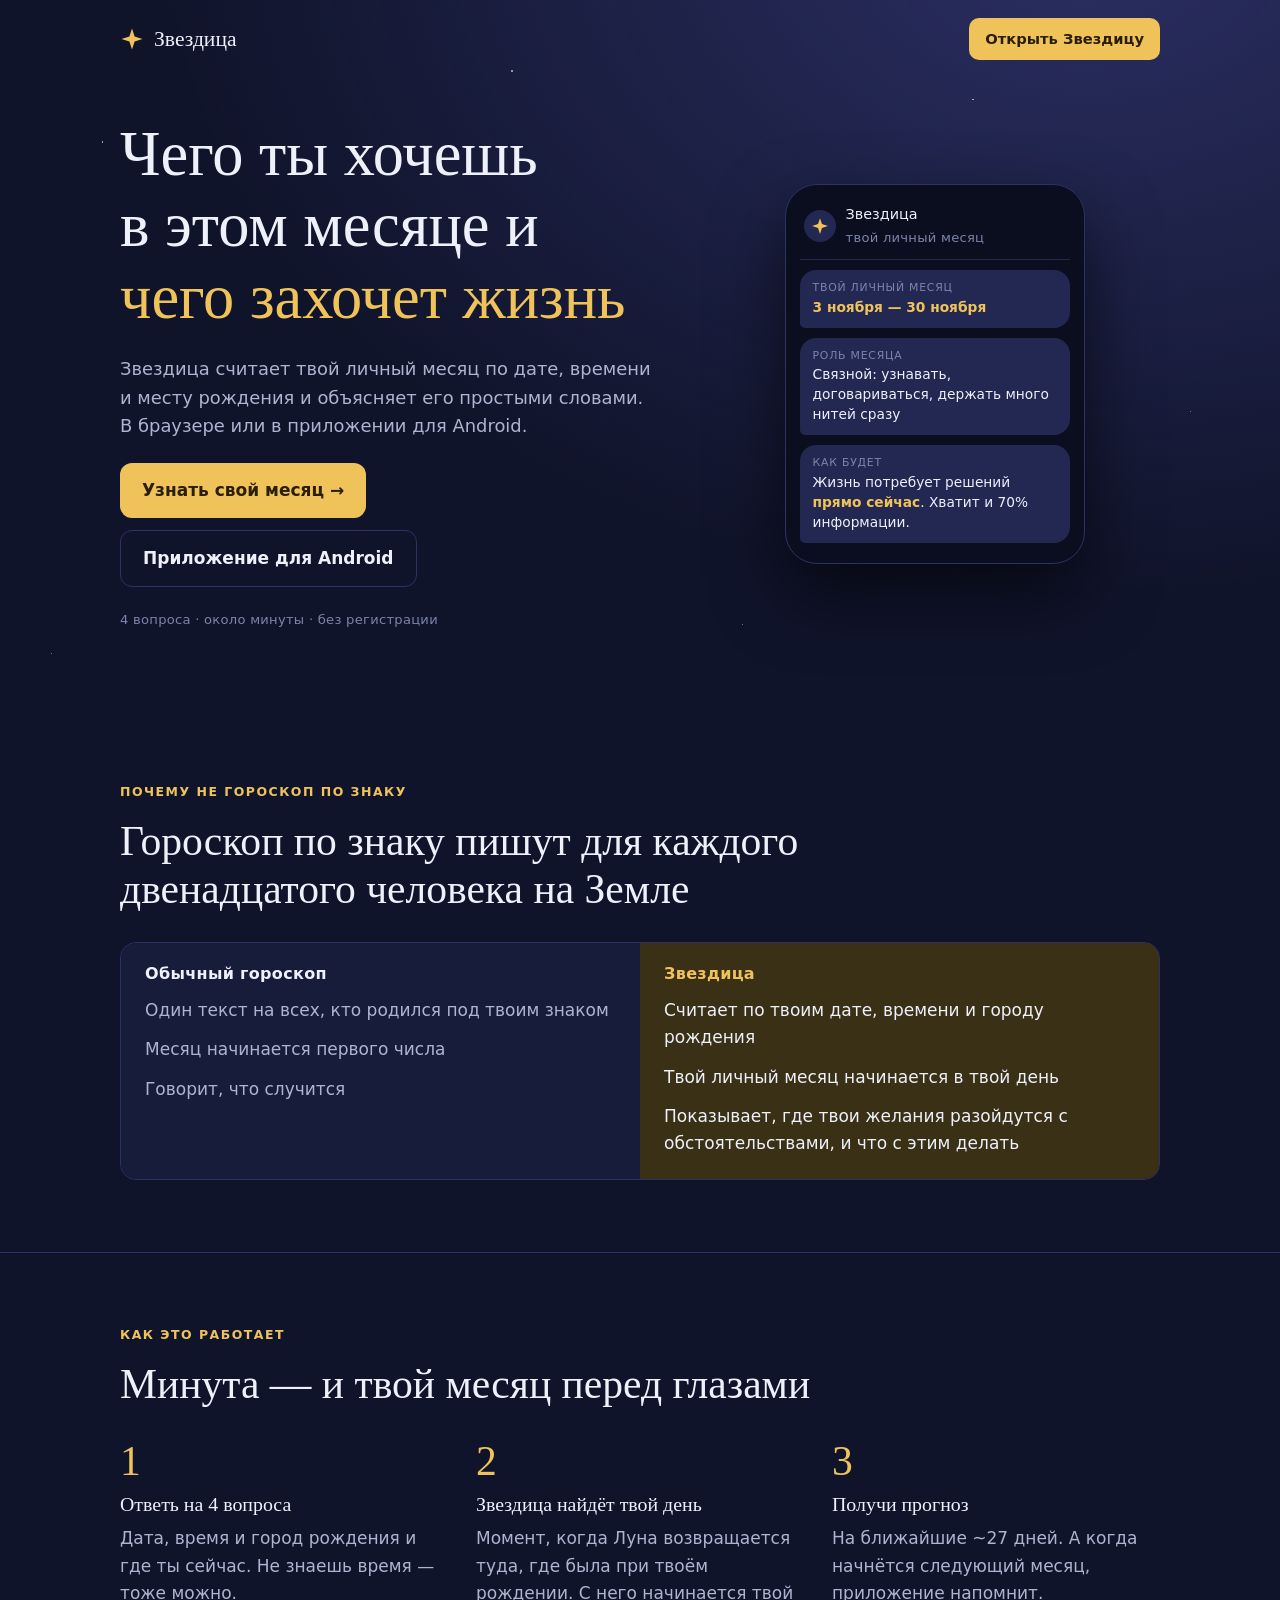
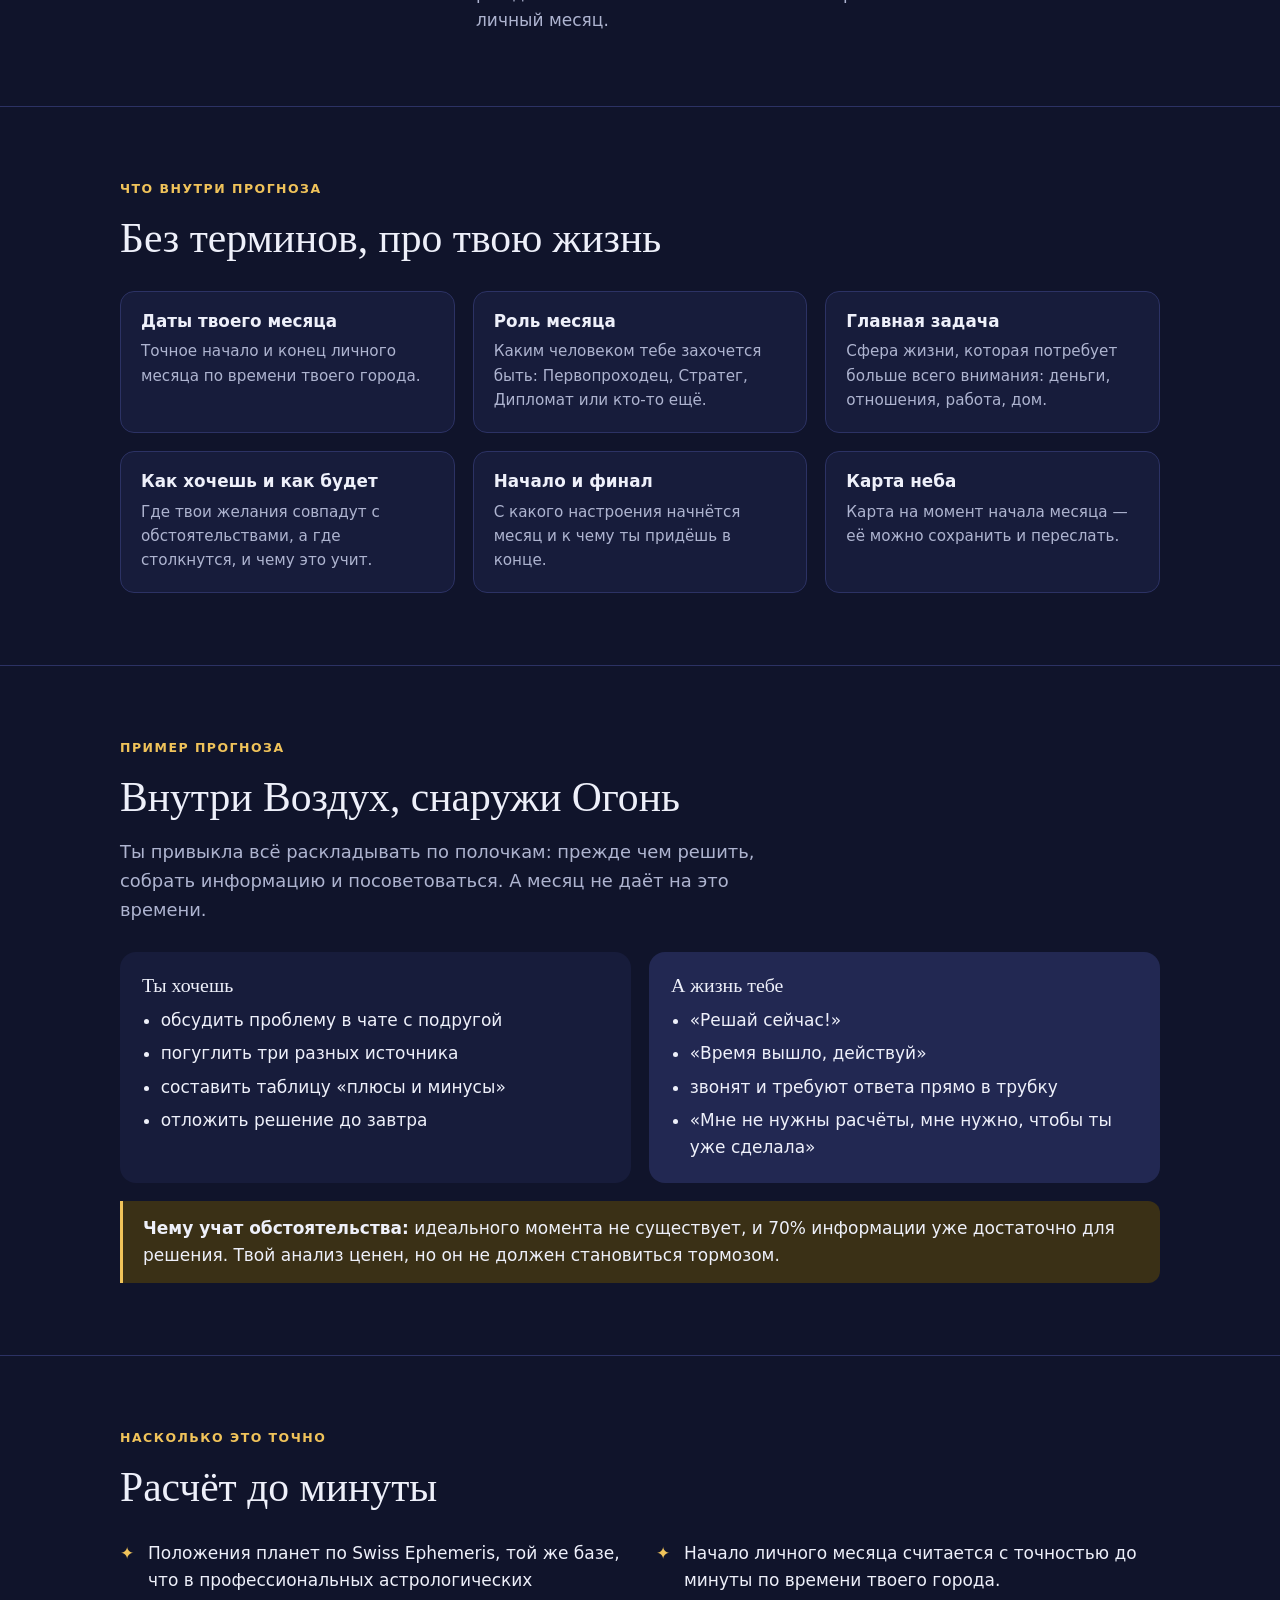
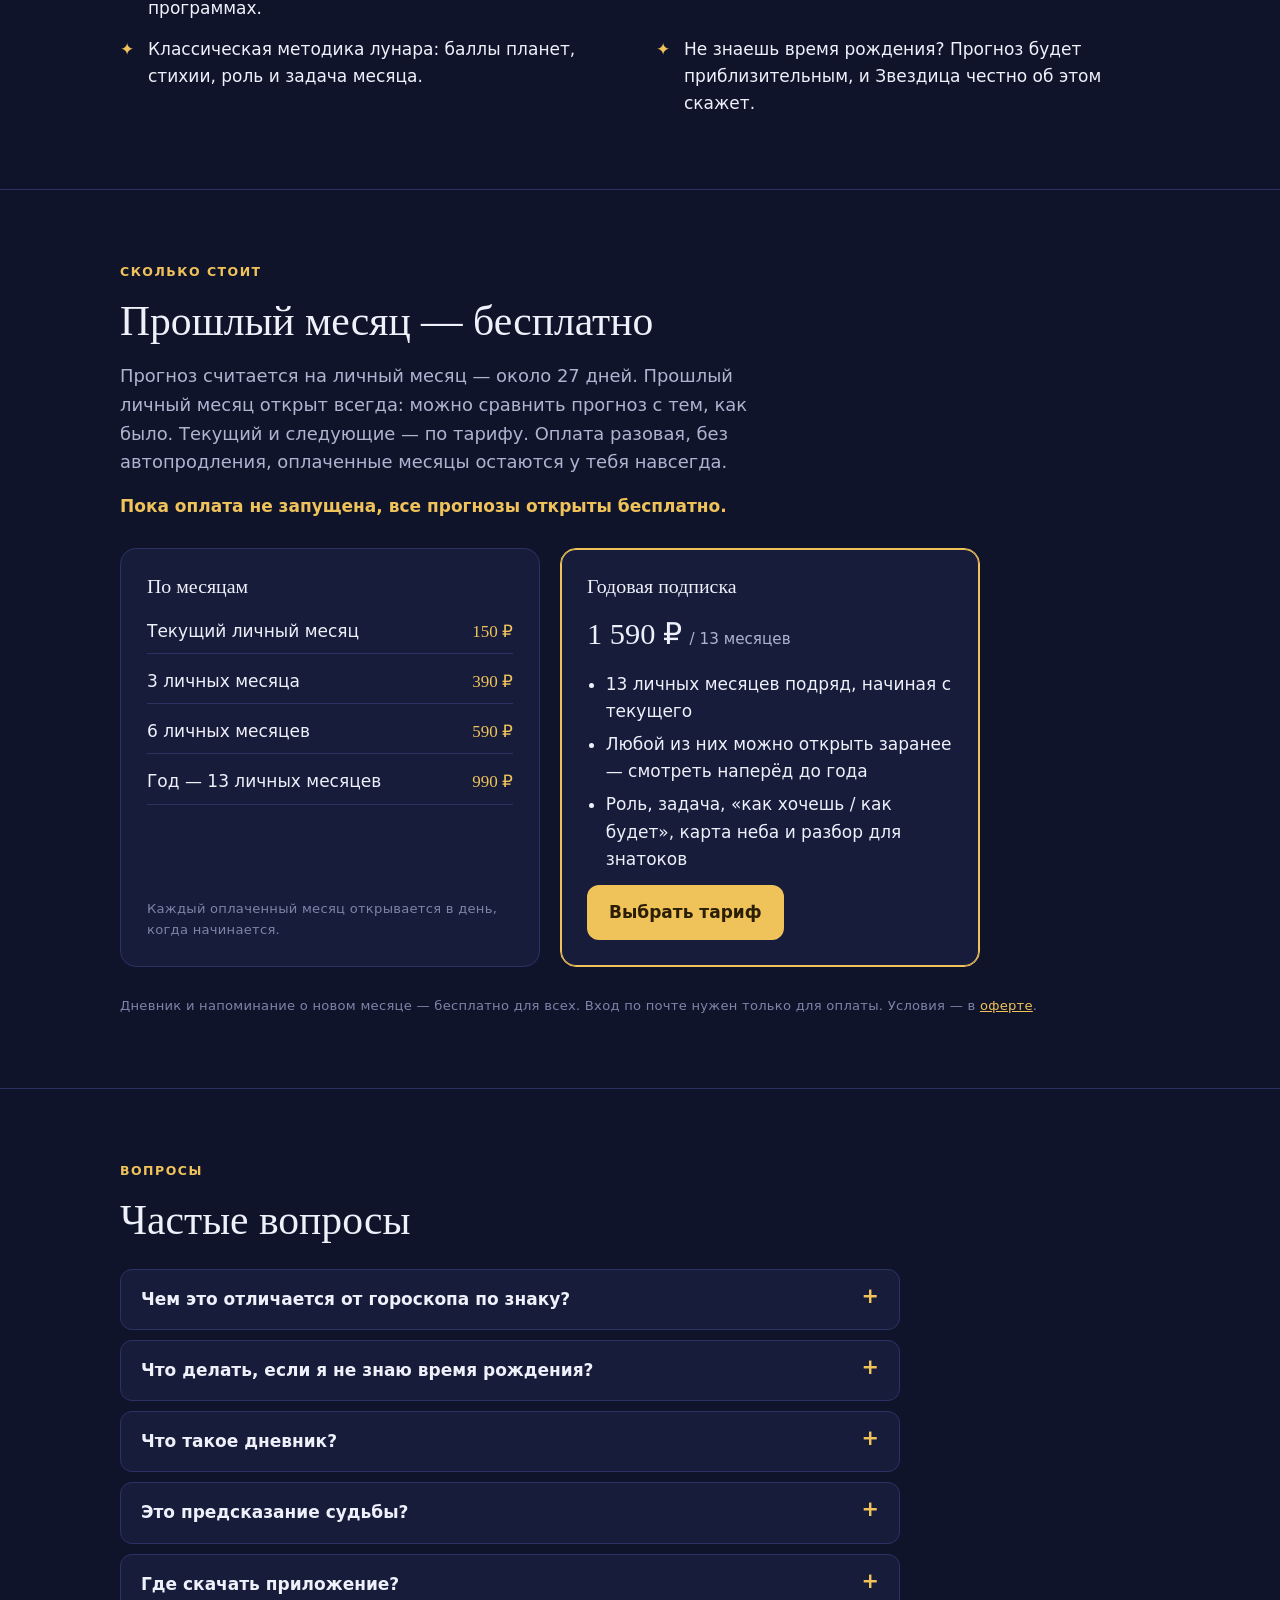
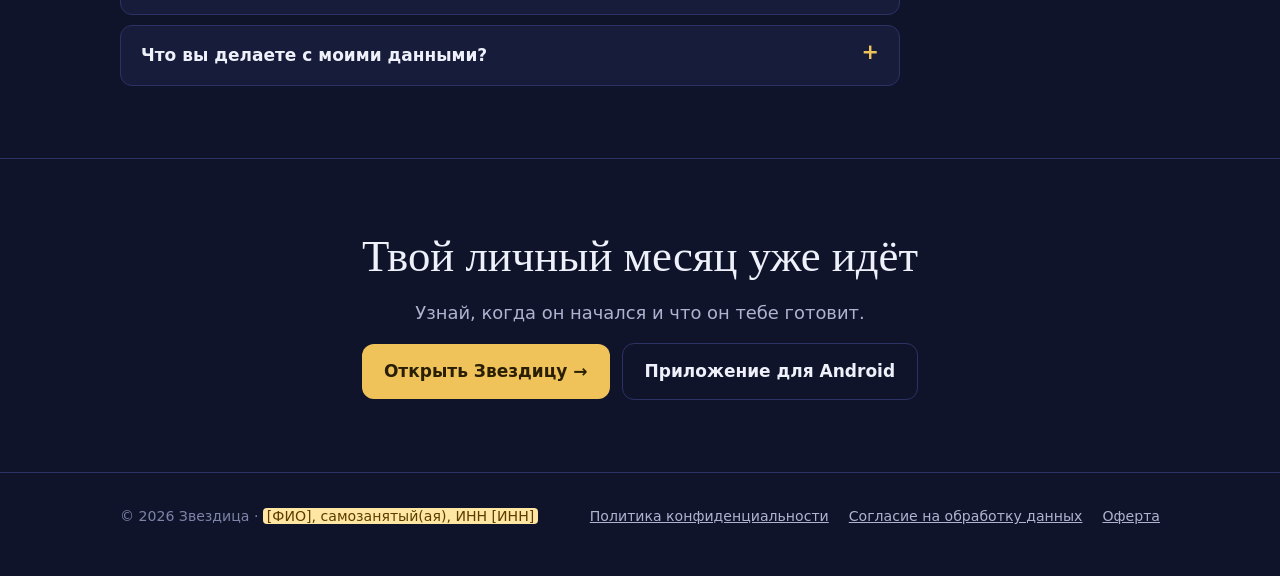
==== commit 7a2bc056: "Звездица: тарифы по личным месяцам, вход по почте, дневник, Robokassa и звёзды, Android 1.2 - core/p" ====
--- a/landing/index.html
+++ b/landing/index.html
@@ -4,7 +4,7 @@
 <meta charset="utf-8">
 <meta name="viewport" content="width=device-width, initial-scale=1, viewport-fit=cover">
 <title>Звездица — твой личный месяц</title>
-<meta name="description" content="Прогноз на твой личный месяц по дате, времени и месту рождения: чего тебе захочется и чего захочет жизнь. В браузере или в приложении для Android, бесплатно.">
+<meta name="description" content="Прогноз на твой личный месяц по дате, времени и месту рождения: чего тебе захочется и чего захочет жизнь. В браузере или в приложении для Android. Прошлый месяц — бесплатно.">
 <meta property="og:title" content="Звездица — твой личный месяц">
 <meta property="og:description" content="Чего ты хочешь в этом месяце и чего захочет жизнь. Прогноз на твой личный месяц.">
 <meta property="og:type" content="website">
@@ -13,7 +13,7 @@
 <meta name="theme-color" content="#10142b">
 <link rel="preload" href="app/assets/fonts/onest-cyrillic.woff2" as="font" type="font/woff2" crossorigin>
 <link rel="preload" href="app/assets/fonts/yeseva-cyrillic.woff2" as="font" type="font/woff2" crossorigin>
-<link rel="stylesheet" href="assets/site.css?v=2">
+<link rel="stylesheet" href="assets/site.css?v=3">
 </head>
 <body>
 
@@ -32,7 +32,7 @@
         <h1>Чего ты хочешь в этом месяце и <em>чего захочет жизнь</em></h1>
         <p class="lead">Звездица считает твой личный месяц по дате, времени и месту рождения и объясняет его простыми словами. В браузере или в приложении для Android.</p>
         <div class="cta-row">
-          <a class="btn" href="app/">Получить прогноз бесплатно →</a>
+          <a class="btn" href="app/">Узнать свой месяц →</a>
           <a class="btn ghost android-only" href="download/android">Приложение для Android</a>
         </div>
         <p class="fine">4 вопроса · около минуты · без регистрации</p>
@@ -159,24 +159,33 @@
     <div class="wrap stack" style="gap:28px">
       <div class="stack">
         <p class="eyebrow">Сколько стоит</p>
-        <h2 class="title">Сейчас всё бесплатно</h2>
-        <p class="lead">Полный прогноз на каждый личный месяц, карта неба и разбор для знатоков — без оплаты и без регистрации.</p>
-      </div>
-      <div class="tiers one">
+        <h2 class="title">Прошлый месяц — бесплатно</h2>
+        <p class="lead">Прогноз считается на личный месяц — около 27 дней. Прошлый личный месяц открыт всегда: можно сравнить прогноз с тем, как было. Текущий и следующие — по тарифу. Оплата разовая, без автопродления, оплаченные месяцы остаются у тебя навсегда.</p>
+        <p class="note-inline" data-launch-note>Пока оплата не запущена, все прогнозы открыты бесплатно.</p>
+      </div>
+      <div class="tiers">
+        <div class="tier">
+          <h3>По месяцам</h3>
+          <ul class="prices">
+            <li><span>Текущий личный месяц</span><b>150 ₽</b></li>
+            <li><span>3 личных месяца</span><b>390 ₽</b></li>
+            <li><span>6 личных месяцев</span><b>590 ₽</b></li>
+            <li><span>Год — 13 личных месяцев</span><b>990 ₽</b></li>
+          </ul>
+          <p class="fine">Каждый оплаченный месяц открывается в день, когда начинается.</p>
+        </div>
         <div class="tier plus">
-          <h3>Звездица</h3>
-          <p class="price">0 ₽</p>
-          <ul>
-            <li>Даты твоего личного месяца, роль и главная задача</li>
-            <li>Разбор «как хочешь / как будет»</li>
-            <li>Как начнётся и чем закончится месяц</li>
-            <li>Карта неба и подробный расчёт для знатоков</li>
-            <li>Прошлые и следующие месяцы</li>
-            <li>Напоминание о новом месяце — в приложении для Android</li>
-          </ul>
-          <a class="btn" href="app/">Начать</a>
-        </div>
-      </div>
+          <h3>Годовая подписка</h3>
+          <p class="price">1 590 ₽ <small>/ 13 месяцев</small></p>
+          <ul>
+            <li>13 личных месяцев подряд, начиная с текущего</li>
+            <li>Любой из них можно открыть заранее — смотреть наперёд до года</li>
+            <li>Роль, задача, «как хочешь / как будет», карта неба и разбор для знатоков</li>
+          </ul>
+          <a class="btn" href="app/#plans">Выбрать тариф</a>
+        </div>
+      </div>
+      <p class="fine">Дневник и напоминание о новом месяце — бесплатно для всех. Вход по почте нужен только для оплаты. Условия — в <a href="oferta.html">оферте</a>.</p>
     </div>
   </section>
 
@@ -189,9 +198,10 @@
       <div class="faq">
         <details><summary>Чем это отличается от гороскопа по знаку?</summary><p>Гороскоп по знаку один для всех, кто родился в тот же месяц. Звездица считает карту на момент, когда Луна возвращается в положение твоего рождения, поэтому и даты месяца, и прогноз у каждого свои.</p></details>
         <details><summary>Что делать, если я не знаю время рождения?</summary><p>Отметь «Не знаю точное время»: Звездица посчитает на полдень и предупредит, что прогноз приблизительный. Начало месяца может сдвинуться на несколько часов. Узнаешь время — поменяй его в настройках, прогноз пересчитается.</p></details>
+        <details><summary>Что такое дневник?</summary><p>Записи «дата — что было». В прогнозе каждого месяца видны записи за этот месяц: удобно сверить, сбылось ли. Дневник бесплатный, есть и в приложении, и в <a href="https://t.me/zvezditsa_bot">Telegram-боте</a> (команда /diary).</p></details>
         <details><summary>Это предсказание судьбы?</summary><p>Нет. Это повод посмотреть на свой месяц со стороны: чего тебе захочется, с чем придётся столкнуться и как с этим обойтись. Решения всегда за тобой.</p></details>
         <details><summary>Где скачать приложение?</summary><p>Звездица работает прямо в браузере на телефоне и компьютере. Для Android есть приложение: <a href="download/android">скачать APK</a>; скоро оно появится в RuStore. Приложение умеет напоминать о начале нового личного месяца.</p></details>
-        <details><summary>Что вы делаете с моими данными?</summary><p>Дата, время и города рождения хранятся только на твоём устройстве. Для расчёта они на мгновение уходят на наш сервер в России, а он считает прогноз и сразу их забывает: ничего не сохраняет и не передаёт в нейросеть. Стереть всё можно в настройках. Подробно — в <a href="privacy.html">политике конфиденциальности</a>.</p></details>
+        <details><summary>Что вы делаете с моими данными?</summary><p>Без входа дата, время и города рождения и дневник хранятся только на твоём устройстве: для расчёта они на мгновение уходят на наш сервер в России, а он считает прогноз и сразу их забывает. Если войти по почте (это нужно для оплаты), данные и дневник хранятся в твоём аккаунте на сервере в России и удаляются вместе с аккаунтом. В нейросеть данные не передаются. Подробно — в <a href="privacy.html">политике конфиденциальности</a>.</p></details>
       </div>
     </div>
   </section>
@@ -214,6 +224,7 @@
     <nav>
       <a href="privacy.html">Политика конфиденциальности</a>
       <a href="consent.html">Согласие на обработку данных</a>
+      <a href="oferta.html">Оферта</a>
     </nav>
   </div>
 </footer>
--- a/landing/assets/site.css
+++ b/landing/assets/site.css
@@ -163,3 +163,7 @@
 .cta-row.center{justify-content:center}
 .tiers.one{grid-template-columns:minmax(0,520px)}
 body.doc .top .doc-back{color:#8a5d06;text-decoration:none;font-size:.95rem}
+.prices{list-style:none;padding:0!important}
+.prices li{display:flex;justify-content:space-between;gap:12px;border-bottom:1px solid var(--line);padding:8px 0}
+.prices b{font-family:var(--f-display);font-weight:400;color:var(--gold);white-space:nowrap}
+.note-inline{color:var(--gold);font-weight:600}
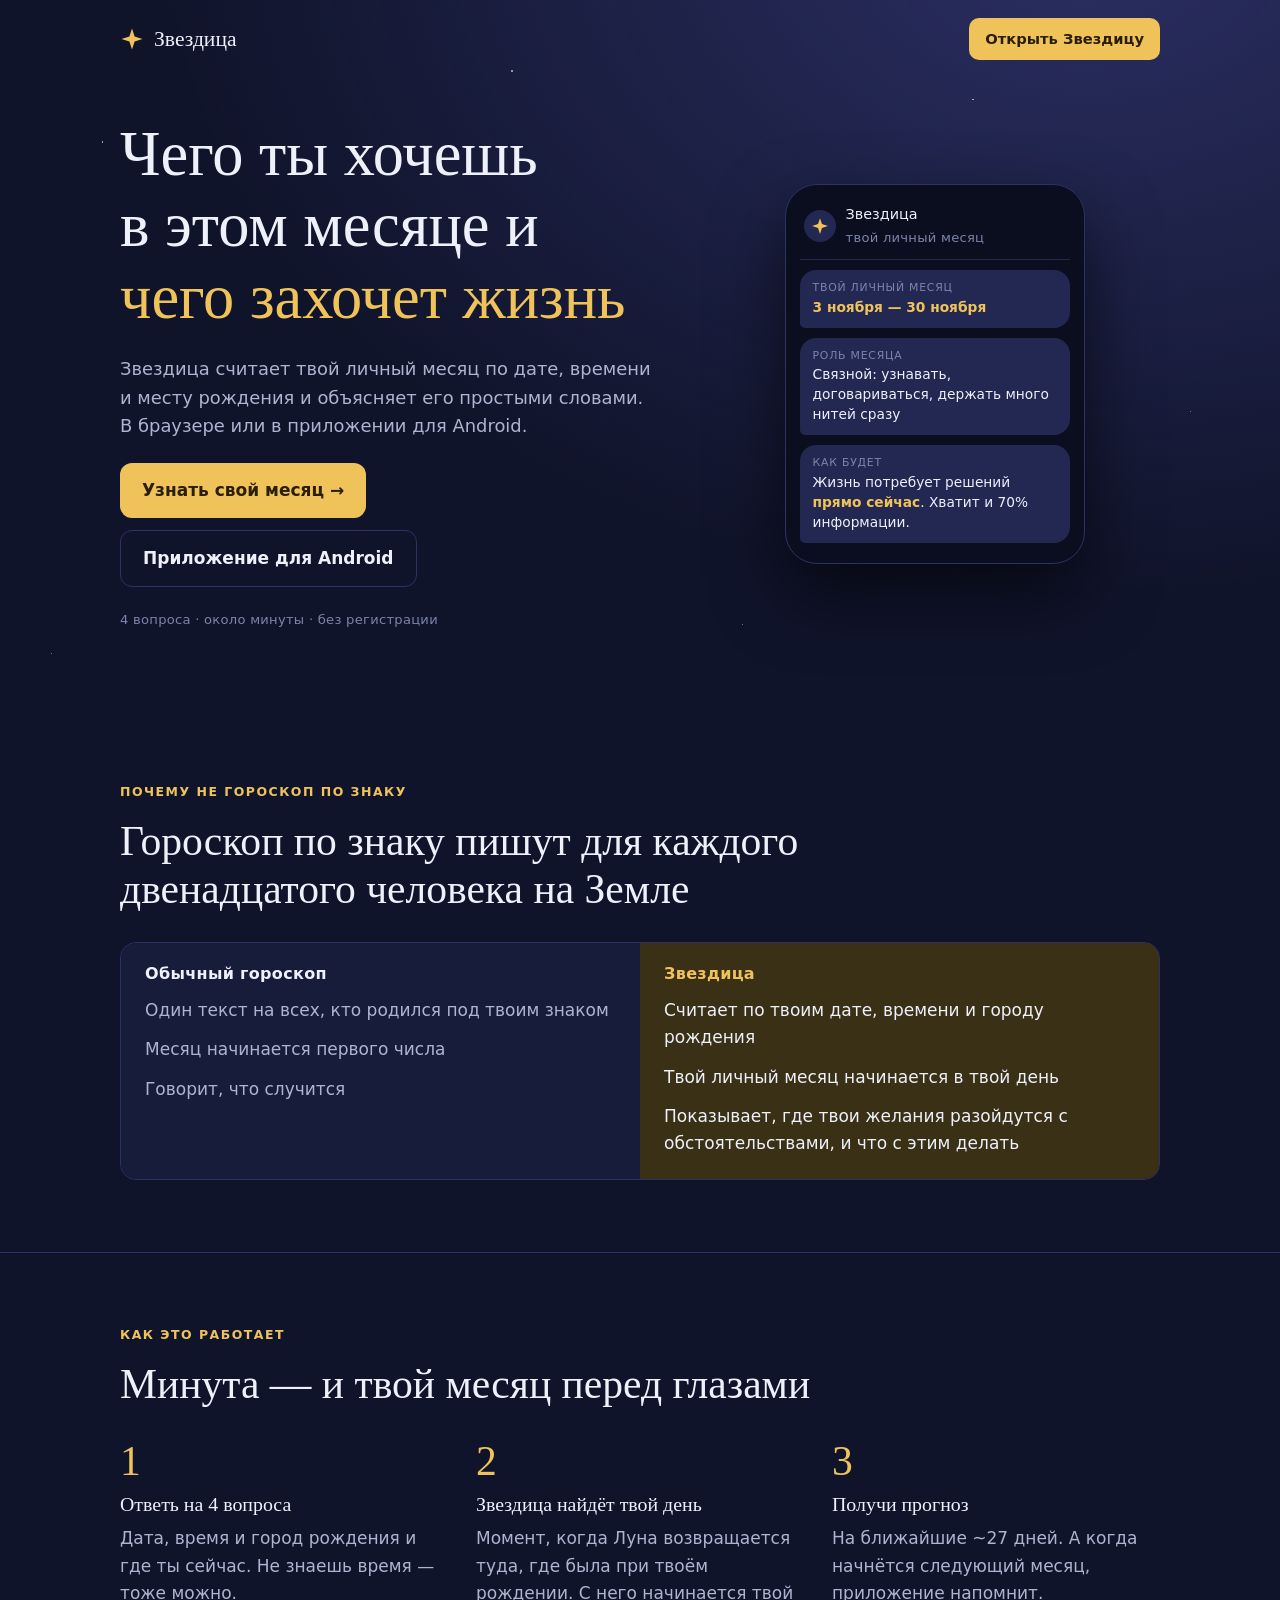
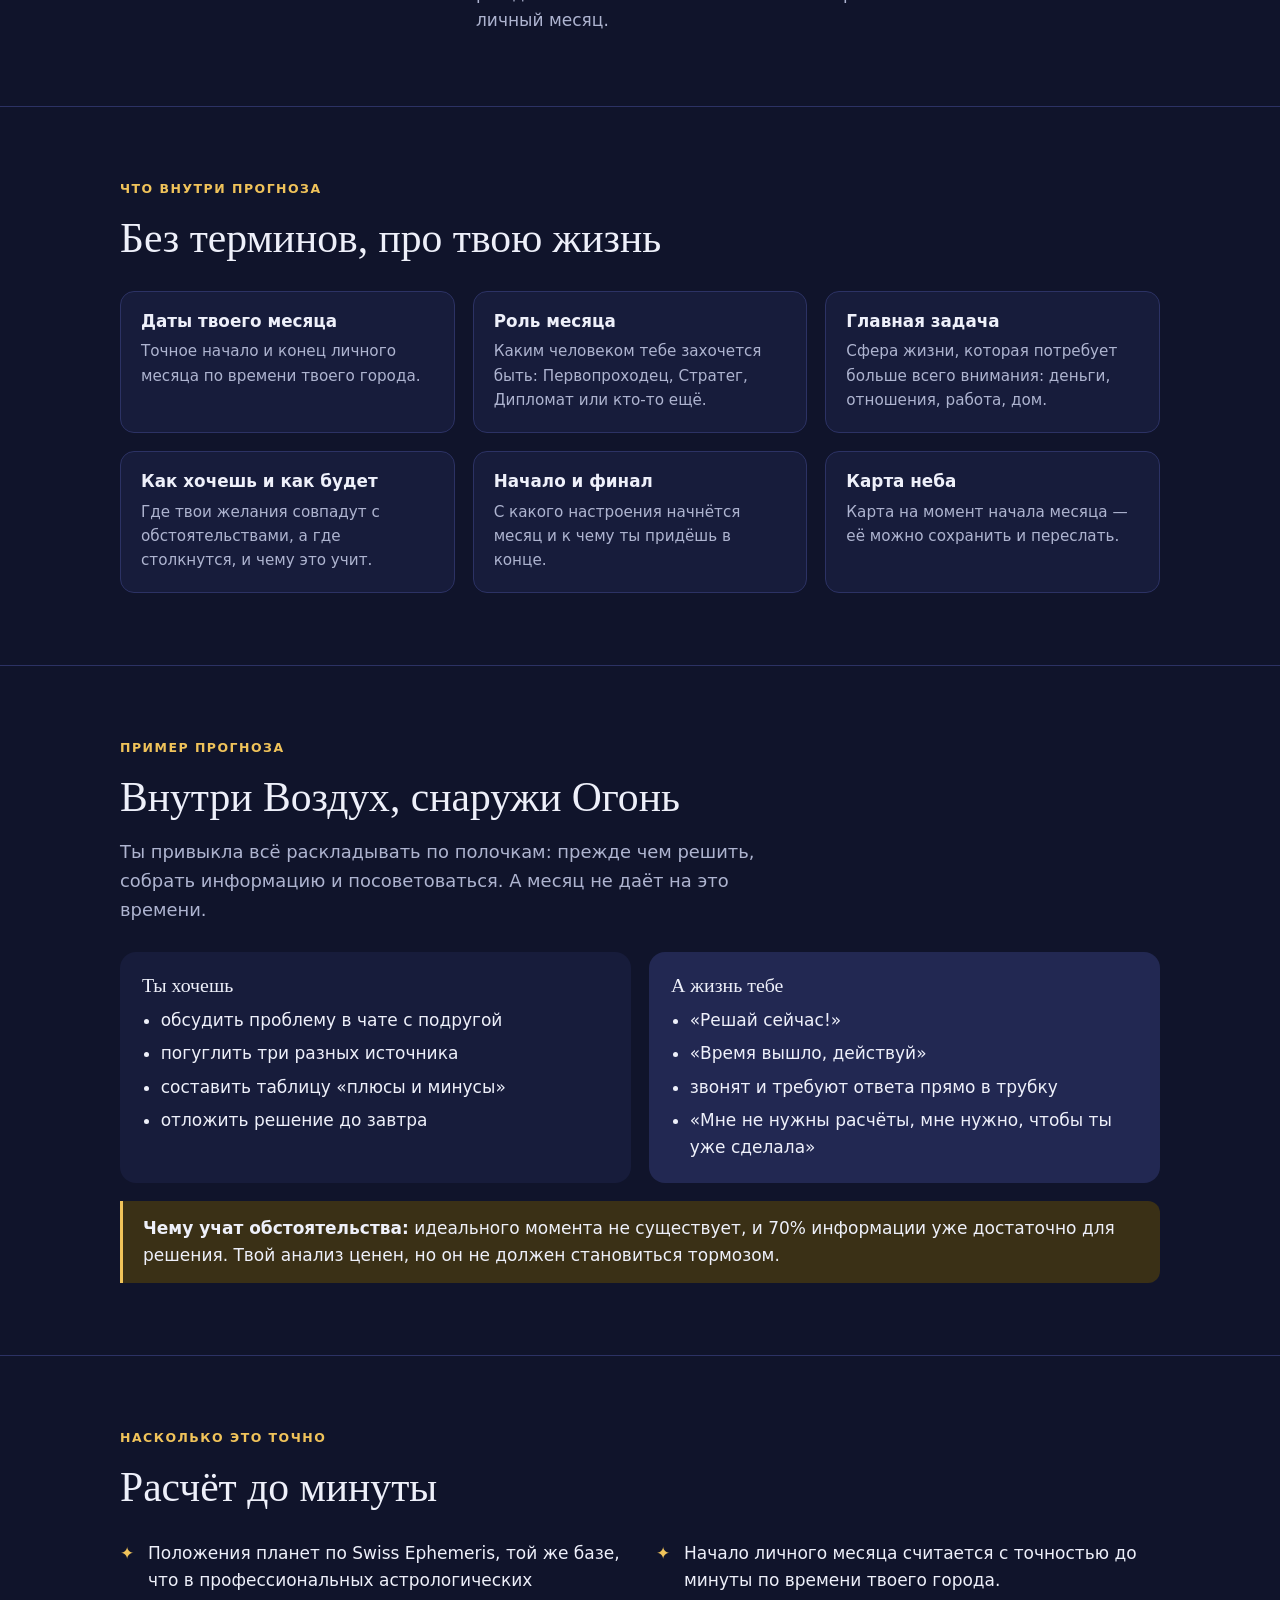
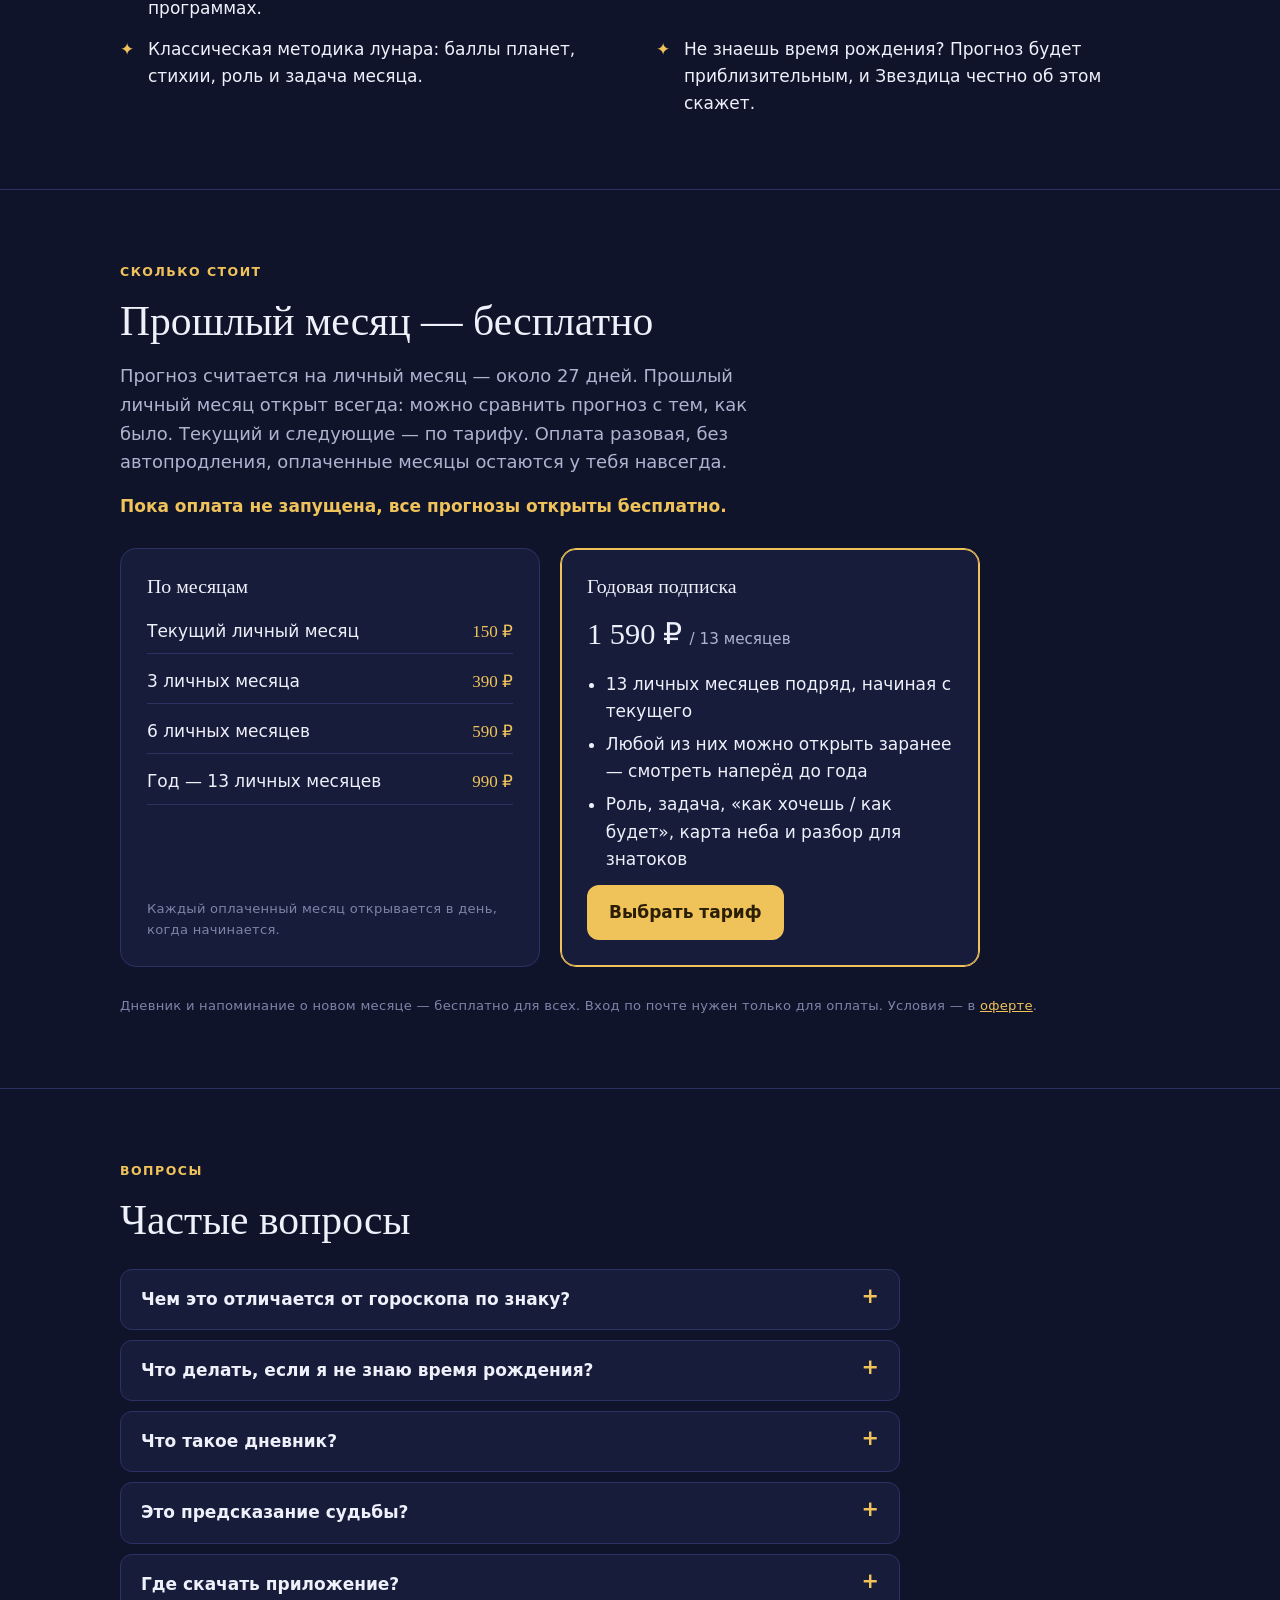
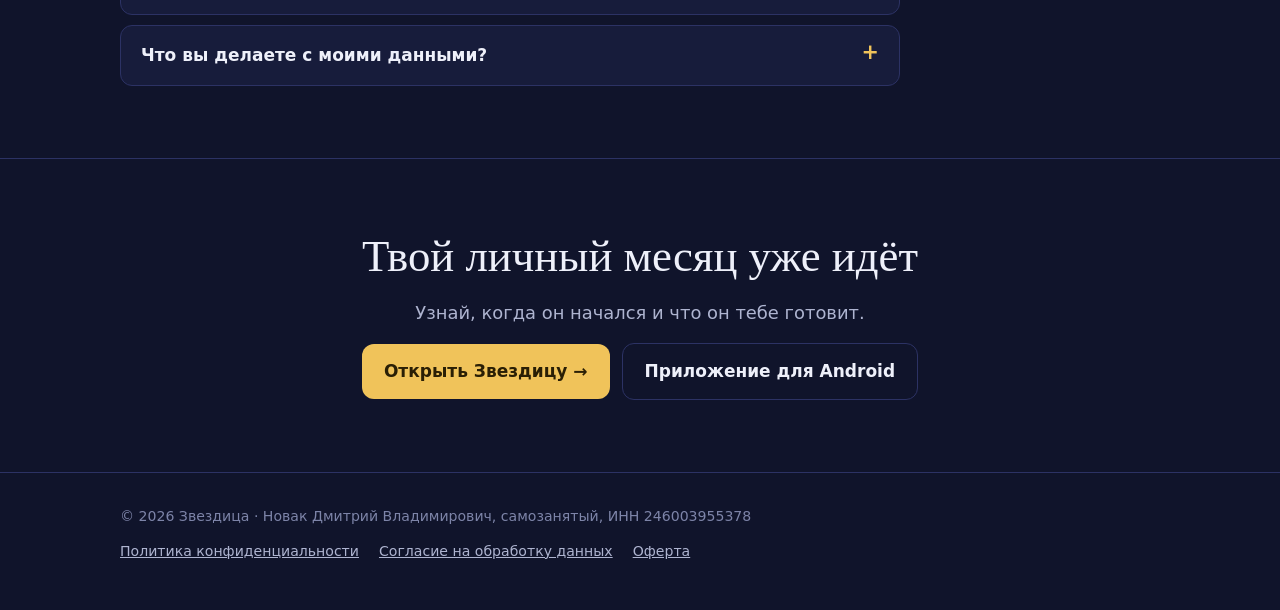
==== commit 22c75b80: "Звездица: реквизиты оператора в документах сайта и бота Co-Authored-By: Claude Opus 5.5 <noreply@ant" ====
--- a/landing/index.html
+++ b/landing/index.html
@@ -220,7 +220,7 @@
 
 <footer>
   <div class="wrap row">
-    <div>© 2026 Звездица · <mark class="fill">[ФИО], самозанятый(ая), ИНН [ИНН]</mark></div>
+    <div>© 2026 Звездица · Новак Дмитрий Владимирович, самозанятый, ИНН 246003955378</div>
     <nav>
       <a href="privacy.html">Политика конфиденциальности</a>
       <a href="consent.html">Согласие на обработку данных</a>
